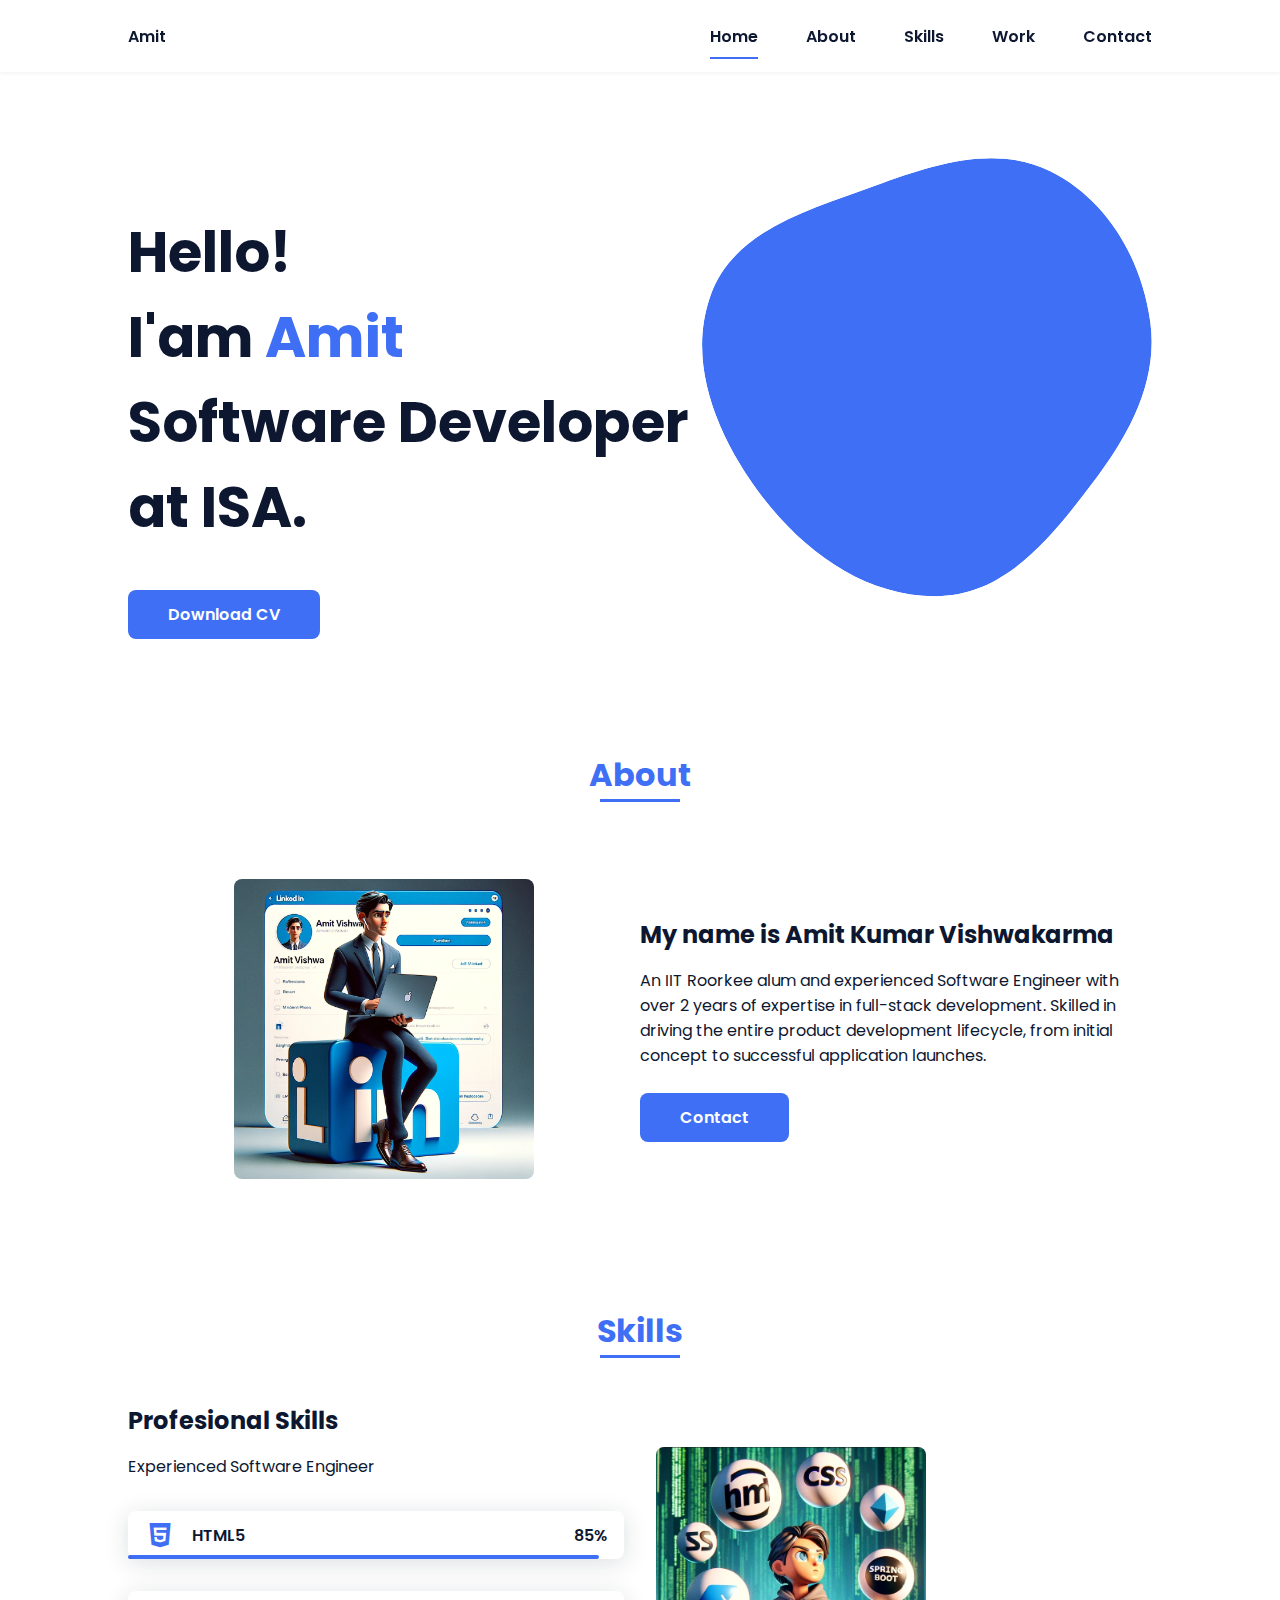
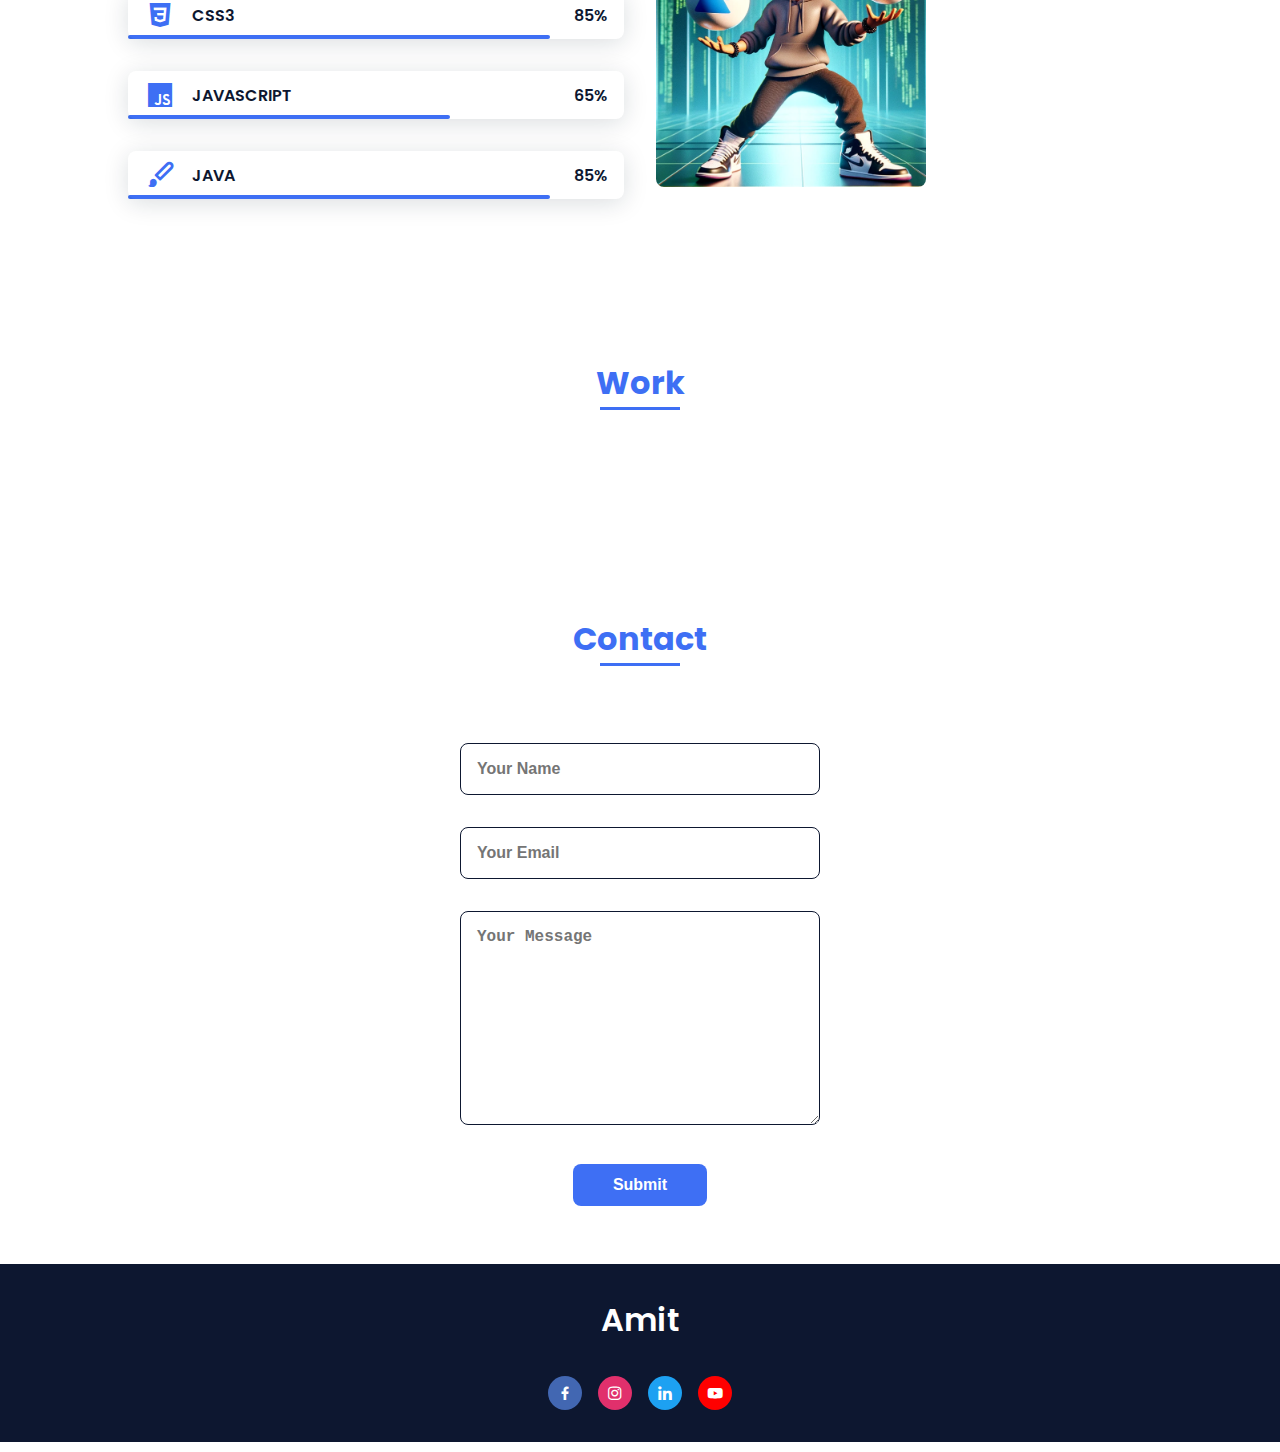
==== index.html @ d7c3fd40 "added images" ====
<!DOCTYPE html>
<html lang="en">
    <head>
        <meta charset="UTF-8">
        <meta name="viewport" content="width=device-width, initial-scale=1.0">

        <link rel="stylesheet" href="assets/css/styles.css">
        <link rel="icon" type="image/png" href="assets/img/logo1.jpeg">

        <!-- =====BOX ICONS===== -->
        <link href='https://cdn.jsdelivr.net/npm/boxicons@2.0.5/css/boxicons.min.css' rel='stylesheet'>

        <title>Portfolio</title>
        <!-- Open Graph Meta Tags -->
    <meta property="og:title" content="My Portfolio">
    <meta property="og:description" content="Portfolio made using HTML and CSS">
    <meta property="og:image" content="https://i.ibb.co/DrQmSFr/prefil.png">
    <meta property="og:url" content="https://amitvish.github.io/portfolio/">
    <meta property="og:type" content="website">

    <!-- Twitter Card Meta Tags -->
    <meta name="twitter:card" content="summary_large_image">
    <meta name="twitter:title" content="My Portfolio">
    <meta name="twitter:description" content="Portfolio made using HTML and CSS">
    <meta name="twitter:image" content ="https://i.ibb.co/DrQmSFr/prefil.png">
    <meta name="twitter:url" content="https://amitvish.github.io/portfolio/">
    </head>
    <body>
        <!--===== HEADER =====-->
        <header class="l-header">
            <nav class="nav bd-grid">
                <div>
                    <a href="https://linktr.ee/amitvishwa" class="nav__logo" target="_blank">Amit</a>
                </div>

                <div class="nav__menu" id="nav-menu">
                    <ul class="nav__list">
                        <li class="nav__item"><a href="#home" class="nav__link active">Home</a></li>
                        <li class="nav__item"><a href="#about" class="nav__link">About</a></li>
                        <li class="nav__item"><a href="#skills" class="nav__link">Skills</a></li>
                        <li class="nav__item"><a href="#work" class="nav__link">Work</a></li>
                        <li class="nav__item"><a href="#contact" class="nav__link">Contact</a></li>
                    </ul>
                </div>

                <div class="nav__toggle" id="nav-toggle">
                    <i class='bx bx-menu'></i>
                </div>
            </nav>
        </header>

        <main class="l-main">
            <!--===== HOME =====-->
            <section class="home bd-grid" id="home">
                <div class="home__data">
                    <br><br><h1 class="home__title">Hello!<br>I'am <span class="home__title-color">Amit</span><br>Software Developer <br>at ISA.</h1>
<!--                    <h2> Software Developer <br>at ISA.</h2><br>-->

                    <a href="resume/amit-resume.pdf" class="button" target="_blank">Download CV</a>
                </div>

                <!-- <div class="home__social">
                    <a href="https://www.linkedin.com/in/amit-vishwa/" class="home__social-icon"><i class='bx bxl-linkedin'></i></a>
                    <a href="https://github.com/amitvish" class="home__social-icon"><i class='bx bxl-github' ></i></a>
                </div> -->

                <div class="home__img">
                    <svg class="home__blob" viewBox="0 0 479 467" xmlns="http://www.w3.org/2000/svg" xmlns:xlink="http://www.w3.org/1999/xlink">
                        <mask id="mask0" mask-type="alpha">
                            <path d="M9.19024 145.964C34.0253 76.5814 114.865 54.7299 184.111 29.4823C245.804 6.98884 311.86 -14.9503 370.735 14.143C431.207 44.026 467.948 107.508 477.191 174.311C485.897 237.229 454.931 294.377 416.506 344.954C373.74 401.245 326.068 462.801 255.442 466.189C179.416 469.835 111.552 422.137 65.1576 361.805C17.4835 299.81 -17.1617 219.583 9.19024 145.964Z"/>
                        </mask>
                        <g mask="url(#mask0)">
                            <path d="M9.19024 145.964C34.0253 76.5814 114.865 54.7299 184.111 29.4823C245.804 6.98884 311.86 -14.9503 370.735 14.143C431.207 44.026 467.948 107.508 477.191 174.311C485.897 237.229 454.931 294.377 416.506 344.954C373.74 401.245 326.068 462.801 255.442 466.189C179.416 469.835 111.552 422.137 65.1576 361.805C17.4835 299.81 -17.1617 219.583 9.19024 145.964Z"/>
                            <image class="home__blob-img" x="65" y="105" href="assets/img/prefil.png"/>
                        </g>
                    </svg>
                </div>
            </section>

            <!--===== ABOUT =====-->
            <section class="about section " id="about">
                <h2 class="section-title">About</h2>

                <div class="about__container bd-grid">
                    <div class="about__img">
                        <a href="https://www.overleaf.com/project/657ca6465207b7134668ee69" target="_blank">
                            <img src="assets/img/myself.jpg" alt="Description">
                          </a>
                          
                    </div>
                    
                    <div>
                        <h2 class="about__subtitle">My name is Amit Kumar Vishwakarma</h2>
                        <p class="about__text">An IIT Roorkee alum and experienced Software Engineer with over 2 years of expertise in full-stack development. Skilled in driving the entire product development lifecycle, from initial concept to successful application launches.</p><br>
                        <a href="mailto:akviitian@gmail.com" class="button" target="_blank">Contact</a>          
                    </div>                                   
                </div>
            </section>

            <!--===== SKILLS =====-->
            <section class="skills section" id="skills">
                <h2 class="section-title">Skills</h2>

                <div class="skills__container bd-grid">          
                    <div>
                        <h2 class="skills__subtitle">Profesional Skills</h2>
                        <p class="skills__text">Experienced Software Engineer
                        </p>
                        <div class="skills__data">
                            <div class="skills__names">
                                <i class='bx bxl-html5 skills__icon'></i>
                                <span class="skills__name">HTML5</span>
                            </div>
                            <div class="skills__bar skills__html">

                            </div>
                            <div>
                                <span class="skills__percentage">85%</span>
                            </div>
                        </div>
                        <div class="skills__data">
                            <div class="skills__names">
                                <i class='bx bxl-css3 skills__icon'></i>
                                <span class="skills__name">CSS3</span>
                            </div>
                            <div class="skills__bar skills__css">
                                
                            </div>
                            <div>
                                <span class="skills__percentage">85%</span>
                            </div>
                        </div>
                        <div class="skills__data">
                            <div class="skills__names">
                                <i class='bx bxl-javascript skills__icon' ></i>
                                <span class="skills__name">JAVASCRIPT</span>
                            </div>
                            <div class="skills__bar skills__js">
                                
                            </div>
                            <div>
                                <span class="skills__percentage">65%</span>
                            </div>
                        </div>
                        <div class="skills__data">
                            <div class="skills__names">
                                <i class='bx bxs-paint skills__icon'></i>
                                <span class="skills__name">JAVA</span>
                            </div>
                            <div class="skills__bar skills__ux">
                                
                            </div>
                            <div>
                                <span class="skills__percentage">85%</span>
                            </div>
                        </div>
                    </div>
                    
                    <div>
                        <a href="https://docs.google.com/spreadsheets/d/1Z37tI2qixei9EPE-f6udIBW3Q7qbXQt_qYSR2cJ_y84/edit?pli=1#gid=0" target="_blank">
                            <img src="assets/img/myself2.jpg" alt="" class="skills__img">
                        </a>              
                    </div>
                </div>
            </section> 

            <!--===== WORK =====-->
            <section class="work section" id="work">
                <h2 class="section-title">Work</h2>

                <div class="work__container bd-grid">
                    <div>
                        <a href="https://amitvish.github.io/ProfileCard/" class="work__img" target="_blank">
                            <img src="assets/img/work10.jpg" alt="">
                            <div class="layer">
                                <h3>Profile Card</h3>
                                <p>This is my profile card, made using html and css.</p>
                            </div>
                        </a>
                        <a href="https://amitvish.github.io/WeatherApp/" class="work__img" target="_blank">
                            <img src="assets/img/work8.jpg" alt="">
                            <div class="layer">
                                <h3>Weather App</h3>
                                <p>This is a weather app, made using html, css and javascript.</p>
                            </div>
                        </a>
                        <a href="https://amitvish.github.io/QrCodeGenerator/" class="work__img" target="_blank">
                            <img src="assets/img/work12.jpg" alt="">
                            <div class="layer">
                                <h3>QR Code Generator</h3>
                                <p>This is a qr code generator app, made using html, css and javascript.</p>
                            </div>
                        </a>
                    </div>
                    <div>
                        <a href="https://amitvish.github.io/To-Do-List/" class="work__img" target="_blank">
                            <img src="assets/img/work11.jpg" alt="">
                            <div class="layer">
                                <h3>TO Do List</h3>
                                <p>This is a TO Do List app, made using html, css and javascript.</p>
                            </div>
                        </a>
                        <a href="https://amitvish.github.io/Notes-App/" class="work__img" target="_blank">
                            <img src="assets/img/work9.jpg" alt="">
                            <div class="layer">
                                <h3>Notes-App</h3>
                                <p>This is a notes taking app, made using html, css and javascript.</p>
                            </div>
                        </a>
                        <a href="" class="work__img">
                            <img src="assets/img/work13.jpg" alt="">
                        </a>
                    </div>
                    <div>
                        <a href="https://amitvish.github.io/Flappy-Bird/" class="work__img" target="_blank">
                            <img src="assets/img/FlappyBird.jpg" alt="">
                            <div class="layer">
                                <h3>Flappy Bird</h3>
                                <p>This is a flappy bird game made using chatgpt.</p>
                            </div>
                        </a>
                        <a href="https://amitvish.github.io/Ping-Pong-Game/" class="work__img" target="_blank">
                            <img src="assets/img/PingPong.jpg" alt="">
                            <div class="layer">
                                <h3>Ping-Pong</h3>
                                <p>This is a Ping-Pong game made using chatgpt.</p>
                            </div>
                        </a>
                        <a href="https://amitvish.github.io/Tic-Tac-Toe/" class="work__img" target="_blank">
                            <img src="assets/img/Tic-Tac-Toe.jpg" alt="">
                            <div class="layer">
                                <h3>Tic-Tac-Toe</h3>
                                <p>This is a Tic-Tac-Toe game made using chatgpt.</p>
                            </div>
                        </a>
                    </div>
                </div>
            </section>

            <!--===== CONTACT =====-->
            <section class="contact section" id="contact">
                <h2 class="section-title">Contact</h2>

                <div class="contact__container bd-grid">
                    <form name="submit-to-google-sheet" action="" class="contact__form">
                        <input type="text" name="Name" placeholder="Your Name" class="contact__input" required>
                        <input type="email" name="Email" placeholder="Your Email" class="contact__input" required>
                        <textarea name="Message" id="" cols="0" rows="10" placeholder="Your Message" class="contact__input"></textarea>
                        <!-- <input type="button" value="Contact" class="contact__button button"> -->
                        <button type="submit" class="contact__button button">Submit</button>
                    </form>
                    <span id="msg"></span>
                </div>
            </section>
        </main>

        <!--===== FOOTER =====-->
        <footer class="footer">
            <p class="footer__title">Amit</p>
            <div class="footer__social">
                <a href="https://www.facebook.com/amit.vishwakarma.710667" style="background: #4267b2;" class="link" target="_blank">
                    <i class='bx bxl-facebook'></i>
                </a>
                <a href="https://www.instagram.com/amitvishwak0591/" style="background: #e1306c;" class="link" target="_blank">
                    <i class='bx bxl-instagram' ></i>
                </a>
                <a href="https://www.linkedin.com/in/amit-vishwa/" style="background: #1da1f2;" class="link" target="_blank">
                    <i class='bx bxl-linkedin' ></i>
                </a>
                <a href="https://www.youtube.com/channel/UCvlQBtxG0fvORz1YBnlgMrw" style="background: #ff0000;" class="link" target="_blank">
                    <i class='bx bxl-youtube' ></i>
                </a>
            </div>
        </footer>


        <!--===== SCROLL REVEAL =====-->
        <script src="https://unpkg.com/scrollreveal"></script>

        <!--===== MAIN JS =====-->
        <script src="assets/js/main.js"></script>
        <!-- <script>
            const scriptURL = 'https://script.google.com/macros/s/AKfycbyB-1is_vCJLzIjKYnRGN1Wh8AkZS6eX4va1ulM4CLe7CPcTkFCPufrv97EhLJBkk9-xw/exec'
            const form = document.forms['submit-to-google-sheet']
            const msg = document.getElementById("msg");
          
            form.addEventListener('submit', e => {
              e.preventDefault()
              fetch(scriptURL, { method: 'POST', body: new FormData(form)})
                .then(response => {
                    msg.innerHTML = "Message Sent Successfully"
                    setTimeout(function(){
                        msg.innerHTML = ""
                    },5000)
                    form.reset()
                })
                .catch(error => console.error('Error!', error.message))
            })
          </script> -->
    </body>
</html>
---- assets/css/styles.css ----
/*===== GOOGLE FONTS =====*/
@import url("https://fonts.googleapis.com/css2?family=Poppins:wght@400;600;700&display=swap");
/*===== VARIABLES CSS =====*/
:root {
  --header-height: 3rem;
  --font-semi: 600;
  /*===== Colores =====*/
  /*Purple 260 - Red 355 - Blue 224 - Pink 340*/
  /* HSL color mode */
  --hue-color: 224;
  --first-color: hsl(var(--hue-color), 89%, 60%);
  --second-color: hsl(var(--hue-color), 56%, 12%);
  /*===== Fuente y tipografia =====*/
  --body-font: 'Poppins', sans-serif;
  --big-font-size: 2rem;
  --h2-font-size: 1.25rem;
  --normal-font-size: .938rem;
  --smaller-font-size: .75rem;
  /*===== Margenes =====*/
  --mb-2: 1rem;
  --mb-4: 2rem;
  --mb-5: 2.5rem;
  --mb-6: 3rem;
  /*===== z index =====*/
  --z-back: -10;
  --z-fixed: 100;
}

@media screen and (min-width: 968px) {
  :root {
    --big-font-size: 3.5rem;
    --h2-font-size: 2rem;
    --normal-font-size: 1rem;
    --smaller-font-size: .875rem;
  }
}

/*===== BASE =====*/
*, ::before, ::after {
  box-sizing: border-box;
}

html {
  scroll-behavior: smooth;
}

body {
  margin: var(--header-height) 0 0 0;
  font-family: var(--body-font);
  font-size: var(--normal-font-size);
  color: var(--second-color);
}

h1, h2, p {
  margin: 0;
}

ul {
  margin: 0;
  padding: 0;
  list-style: none;
}

a {
  text-decoration: none;
}

img {
  max-width: 100%;
  height: auto;
  display: block;
}

/*===== CLASS CSS ===== */
.section-title {
  position: relative;
  font-size: var(--h2-font-size);
  color: var(--first-color);
  margin-top: var(--mb-2);
  margin-bottom: var(--mb-4);
  text-align: center;
}

.section-title::after {
  position: absolute;
  content: '';
  width: 64px;
  height: 0.18rem;
  left: 0;
  right: 0;
  margin: auto;
  top: 2rem;
  background-color: var(--first-color);
}

.section {
  padding-top: 3rem;
  padding-bottom: 2rem;
}

/*===== LAYOUT =====*/
.bd-grid {
  max-width: 1024px;
  display: grid;
  margin-left: var(--mb-2);
  margin-right: var(--mb-2);
}

.l-header {
  width: 100%;
  position: fixed;
  top: 0;
  left: 0;
  z-index: var(--z-fixed);
  background-color: #fff;
  box-shadow: 0 1px 4px rgba(146, 161, 176, 0.15);
}

/*===== NAV =====*/
.nav {
  height: var(--header-height);
  display: flex;
  justify-content: space-between;
  align-items: center;
  font-weight: var(--font-semi);
}

@media screen and (max-width: 767px) {
  .nav__menu {
    position: fixed;
    top: var(--header-height);
    right: -100%;
    width: 80%;
    height: 100%;
    padding: 2rem;
    background-color: var(--second-color);
    transition: .5s;
  }
}

.nav__item {
  margin-bottom: var(--mb-4);
}

.nav__link {
  position: relative;
  color: #fff;
}

.nav__link:hover {
  position: relative;
}

.nav__link:hover::after {
  position: absolute;
  content: '';
  width: 100%;
  height: 0.18rem;
  left: 0;
  top: 2rem;
  background-color: var(--first-color);
}

.nav__logo {
  color: var(--second-color);
}

.nav__toggle {
  color: var(--second-color);
  font-size: 1.5rem;
  cursor: pointer;
}

/*Active menu*/
.active::after {
  position: absolute;
  content: '';
  width: 100%;
  height: 0.18rem;
  left: 0;
  top: 2rem;
  background-color: var(--first-color);
}

/*=== Show menu ===*/
.show {
  right: 0;
}

/*===== HOME =====*/
.home {
  position: relative;
  row-gap: 5rem;
  padding: 4rem 0 5rem;
}

.home__data {
  align-self: center;
}

.home__title {
  font-size: var(--big-font-size);
  margin-bottom: var(--mb-5);
}

.home__title-color {
  color: var(--first-color);
}

.home__social {
  display: flex;
  flex-direction: column;
}

.home__social-icon {
  width: max-content;
  margin-bottom: var(--mb-2);
  font-size: 1.5rem;
  color: var(--second-color);
}

.home__social-icon:hover {
  color: var(--first-color);
}

.home__img {
  position: absolute;
  right: 0;
  bottom: 0;
  width: 260px;
}

.home__blob {
  fill: var(--first-color);
}

.home__blob-img {
  width: 360px;
}

/*BUTTONS*/
.button {
  display: inline-block;
  background-color: var(--first-color);
  color: #fff;
  padding: .75rem 2.5rem;
  font-weight: var(--font-semi);
  border-radius: .5rem;
  transition: .3s;
}

.button:hover {
  box-shadow: 0px 10px 36px rgba(0, 0, 0, 0.15);
}

/* ===== ABOUT =====*/
.about__container {
  row-gap: 2rem;
  text-align: center;
}

.about__subtitle {
  margin-bottom: var(--mb-2);
}

.about__img {
  justify-self: center;
}

.about__img img {
  width: 200px;
  border-radius: .5rem;
}

/* ===== SKILLS =====*/
.skills__container {
  row-gap: 2rem;
  text-align: center;
}

.skills__subtitle {
  margin-bottom: var(--mb-2);
}

.skills__text {
  margin-bottom: var(--mb-4);
}

.skills__data {
  display: flex;
  justify-content: space-between;
  align-items: center;
  position: relative;
  font-weight: var(--font-semi);
  padding: .5rem 1rem;
  margin-bottom: var(--mb-4);
  border-radius: .5rem;
  box-shadow: 0px 4px 25px rgba(14, 36, 49, 0.15);
}

.skills__icon {
  font-size: 2rem;
  margin-right: var(--mb-2);
  color: var(--first-color);
}

.skills__names {
  display: flex;
  align-items: center;
}

.skills__bar {
  position: absolute;
  left: 0;
  bottom: 0;
  background-color: var(--first-color);
  height: .25rem;
  border-radius: .5rem;
  z-index: var(--z-back);
}

.skills__html {
  width: 95%;
}

.skills__css {
  width: 85%;
}

.skills__js {
  width: 65%;
}

.skills__ux {
  width: 85%;
}

.skills__img {
  border-radius: .5rem;
  width: 270px;
}

/* ===== WORK =====*/
.work__container {
  row-gap: 2rem;
}

.work__img {
  box-shadow: 0px 4px 25px rgba(14, 36, 49, 0.15);
  border-radius: .5rem;
  overflow: hidden;
  width: 270px;
}

.work__img img {
  transition: 2s;
}

.work__img:hover img{
  transform: scale(1.5);
}

.layer{
  width: 100%;
  height: 0;
  background: linear-gradient(rgba(0,0,0.6,0), #3a3aeb);
  border-radius: 10px;
  position: absolute;
  left: 0;
  bottom: 0;
  overflow: hidden;
  display: flex;
  align-items: center;
  justify-content: center;
  flex-direction: column;
  padding: 0, 40px;
  text-align: center;
  font-size: 14px;
  color: #fff;
  transition: height 1s;
}

.layer h3{
  font-weight: 800;
  margin-bottom: 20px;
}

.work__img:hover .layer{
  height: 100%;
}

/* ===== CONTACT =====*/
.contact__input {
  width: 100%;
  font-size: var(--normal-font-size);
  font-weight: var(--font-semi);
  padding: 1rem;
  border-radius: .5rem;
  border: 1.5px solid var(--second-color);
  outline: none;
  margin-bottom: var(--mb-4);
}

.contact__button {
  display: block;
  border: none;
  outline: none;
  font-size: var(--normal-font-size);
  cursor: pointer;
  margin: auto;
}

.contact__button:active{
  transform: scale(0.92);
}

#msg{
  color: #61b752;
  margin-top: 10px;
  display: block;
}

/* ===== FOOTER =====*/
.footer {
  background-color: var(--second-color);
  color: #fff;
  text-align: center;
  font-weight: var(--font-semi);
  padding: 2rem 0;
}

.footer__title {
  font-size: 2rem;
  margin-bottom: var(--mb-4);
}

.footer .footer__social{
  display: flex;
  justify-content: center;
  align-items: center;
  margin-top: 15px;
}

.footer__social .link{
  display: flex;
  align-items: center;
  justify-content: center;
  color: #fff;
  font-size: 18px;
  height: 34px;
  width: 34px;
  border-radius: 50%;
  margin: 0 8px;
  background-color: blue;
  text-decoration: none;
}

.footer__icon {
  font-size: 1.5rem;
  color: #fff;
  margin: 0 var(--mb-2);
}

.footer__copy {
  font-size: var(--smaller-font-size);
}

/* ===== MEDIA QUERIES=====*/
@media screen and (max-width: 320px) {
  .home {
    row-gap: 2rem;
  }
  .home__img {
    width: 200px;
  }
}

@media screen and (min-width: 576px) {
  .home {
    padding: 4rem 0 2rem;
  }
  .home__social {
    padding-top: 0;
    padding-bottom: 2.5rem;
    flex-direction: row;
    align-self: flex-end;
  }
  .home__social-icon {
    margin-bottom: 0;
    margin-right: var(--mb-4);
  }
  .home__img {
    width: 300px;
    bottom: 25%;
  }
  .about__container {
    grid-template-columns: repeat(2, 1fr);
    align-items: center;
    text-align: initial;
  }
  .skills__container {
    grid-template-columns: .7fr;
    justify-content: center;
    column-gap: 1rem;
  }
  .work__container {
    grid-template-columns: repeat(2, 1fr);
    column-gap: 2rem;
    padding-top: 2rem;
  }
  .contact__form {
    width: 360px;
    padding-top: 2rem;
  }
  .contact__container {
    justify-items: center;
  }
}

@media screen and (min-width: 768px) {
  body {
    margin: 0;
  }
  .section {
    padding-top: 4rem;
    padding-bottom: 3rem;
  }
  .section-title {
    margin-bottom: var(--mb-6);
  }
  .section-title::after {
    width: 80px;
    top: 3rem;
  }
  .nav {
    height: calc(var(--header-height) + 1.5rem);
  }
  .nav__list {
    display: flex;
    padding-top: 0;
  }
  .nav__item {
    margin-left: var(--mb-6);
    margin-bottom: 0;
  }
  .nav__toggle {
    display: none;
  }
  .nav__link {
    color: var(--second-color);
  }
  .home {
    padding: 8rem 0 2rem;
  }
  .home__img {
    width: 400px;
    bottom: 10%;
  }
  .about__container {
    padding-top: 2rem;
  }
  .about__img img {
    width: 300px;
  }
  .skills__container {
    grid-template-columns: repeat(2, 1fr);
    column-gap: 2rem;
    align-items: center;
    text-align: initial;
  }
  .work__container {
    grid-template-columns: repeat(3, 1fr);
    column-gap: 2rem;
  }
}

@media screen and (min-width: 992px) {
  .bd-grid {
    margin-left: auto;
    margin-right: auto;
  }
  .home {
    padding: 10rem 0 2rem;
  }
  .home__img {
    width: 450px;
  }
}
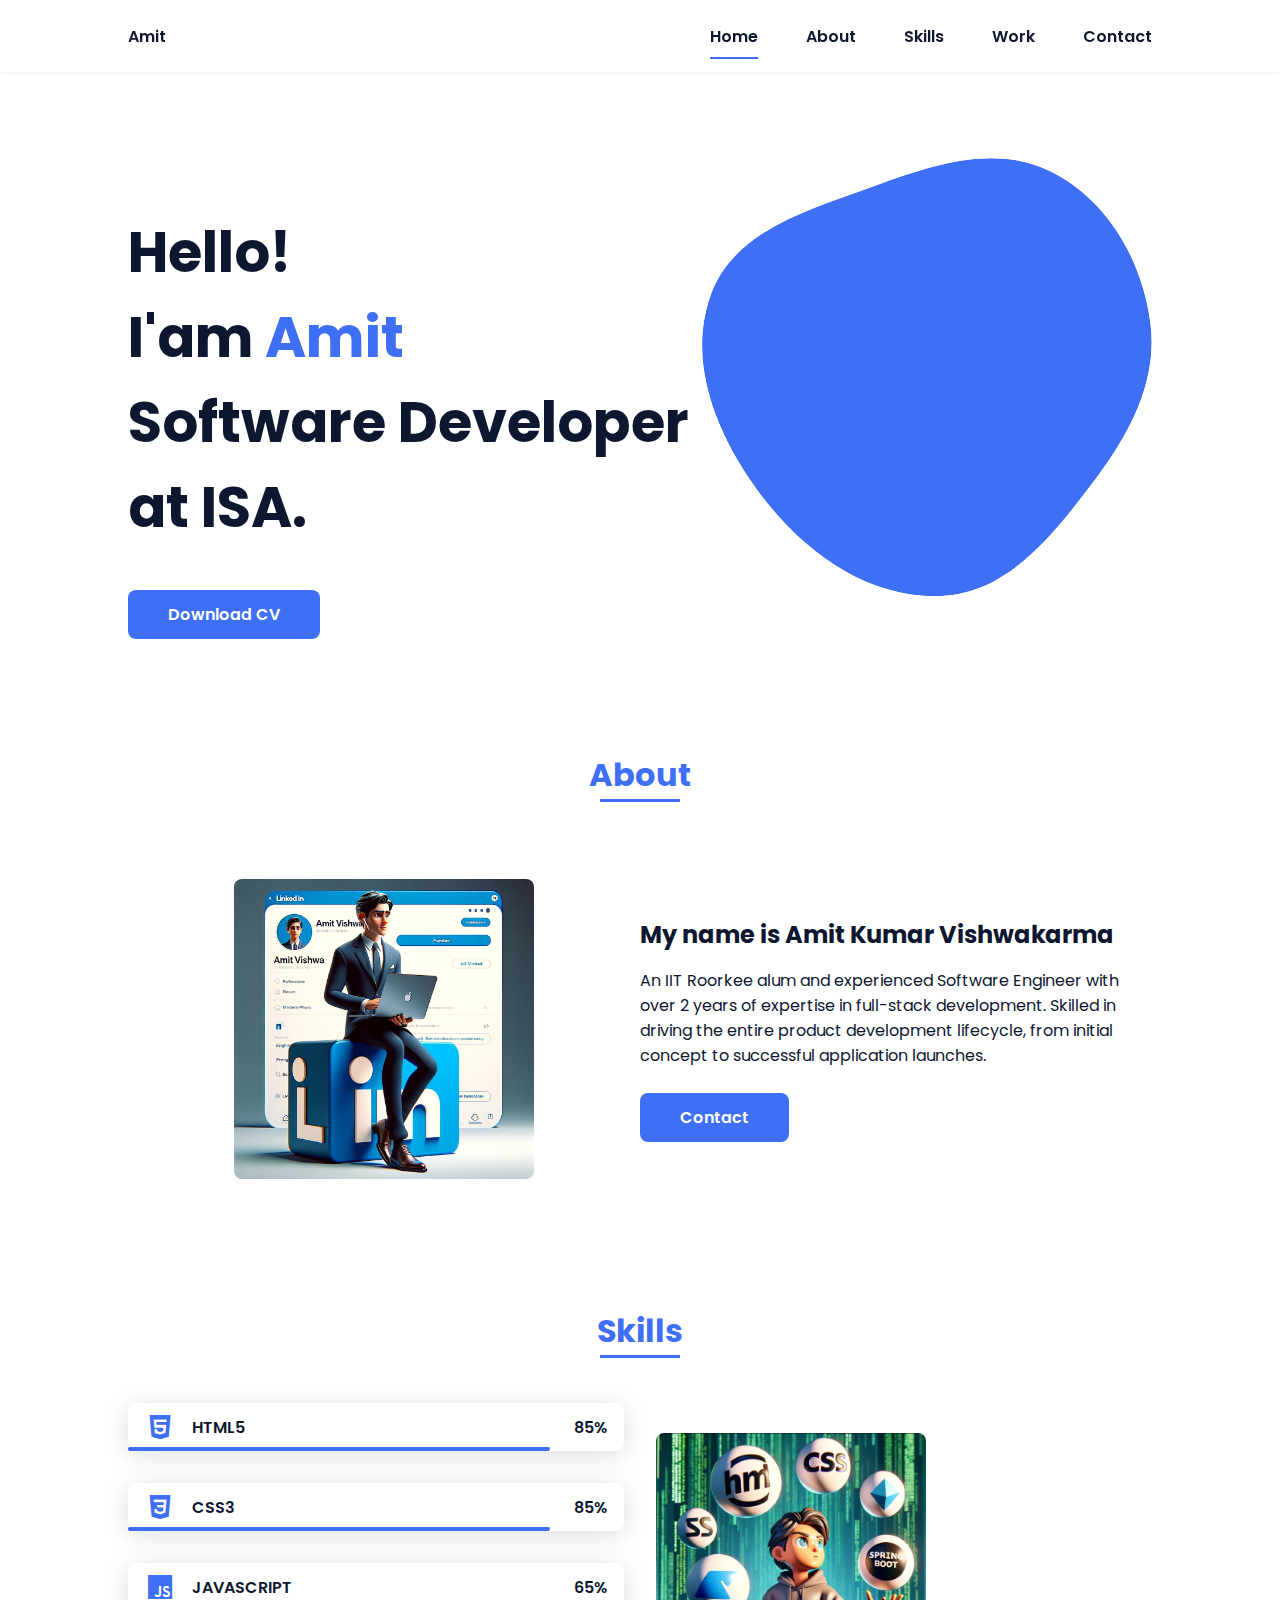
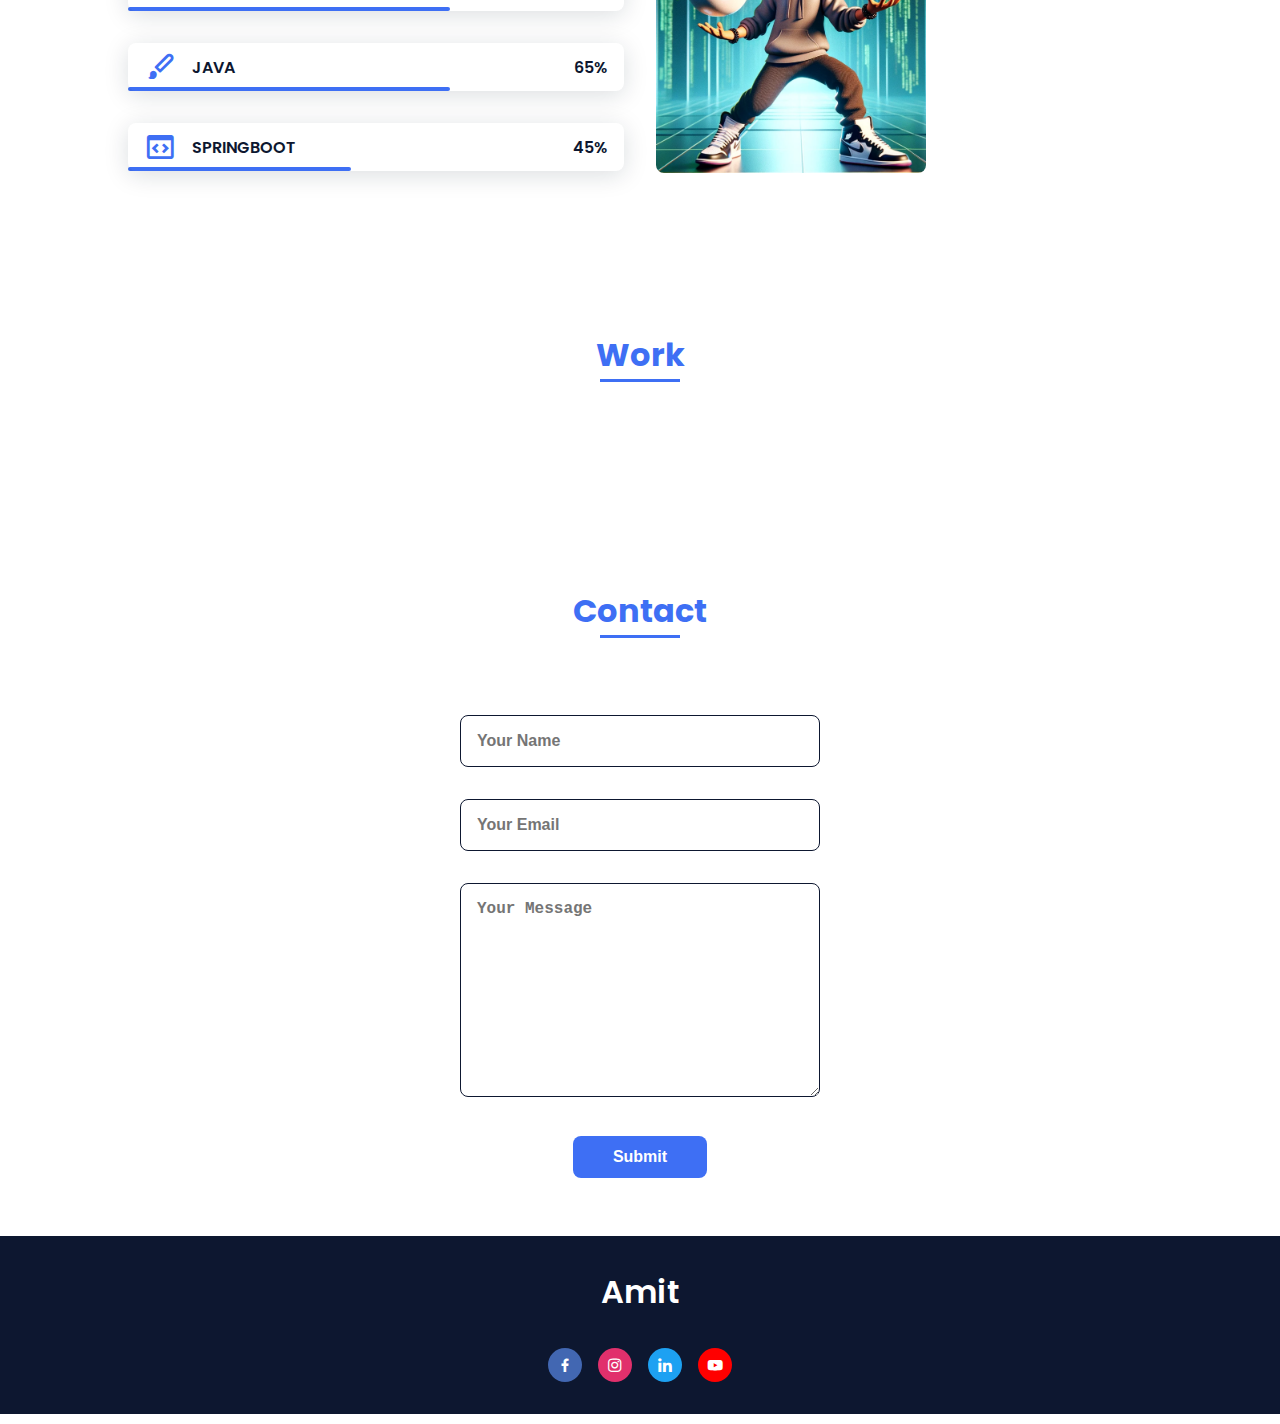
==== commit 53caf999: "added skils" ====
--- a/index.html
+++ b/index.html
@@ -103,9 +103,9 @@
 
                 <div class="skills__container bd-grid">          
                     <div>
-                        <h2 class="skills__subtitle">Profesional Skills</h2>
+                        <!-- <h2 class="skills__subtitle">Profesional Skills</h2>
                         <p class="skills__text">Experienced Software Engineer
-                        </p>
+                        </p> -->
                         <div class="skills__data">
                             <div class="skills__names">
                                 <i class='bx bxl-html5 skills__icon'></i>
@@ -147,11 +147,24 @@
                                 <i class='bx bxs-paint skills__icon'></i>
                                 <span class="skills__name">JAVA</span>
                             </div>
-                            <div class="skills__bar skills__ux">
+                            <div class="skills__bar skills__java">
                                 
                             </div>
                             <div>
-                                <span class="skills__percentage">85%</span>
+                                <span class="skills__percentage">65%</span>
+                            </div>
+                        </div>
+                        <div class="skills__data">
+                            <div class="skills__names">
+                                <!-- <i class='bx bxs-paint skills__icon'></i> -->
+                                <i class='bx bx-code-block skills__icon'></i> <!-- Example of a generic code icon -->
+                                <span class="skills__name">SPRINGBOOT</span>
+                            </div>
+                            <div class="skills__bar skills__sprinboot">
+                                
+                            </div>
+                            <div>
+                                <span class="skills__percentage">45%</span>
                             </div>
                         </div>
                     </div>
@@ -170,6 +183,29 @@
 
                 <div class="work__container bd-grid">
                     <div>
+                        <a href="https://amitvish.github.io/Flappy-Bird/" class="work__img" target="_blank">
+                            <img src="assets/img/FlappyBird.jpg" alt="">
+                            <div class="layer">
+                                <h3>Flappy Bird</h3>
+                                <p>This is a flappy bird game made using chatgpt.</p>
+                            </div>
+                        </a>
+                        <a href="https://amitvish.github.io/Ping-Pong-Game/" class="work__img" target="_blank">
+                            <img src="assets/img/PingPong.jpg" alt="">
+                            <div class="layer">
+                                <h3>Ping-Pong</h3>
+                                <p>This is a Ping-Pong game made using chatgpt.</p>
+                            </div>
+                        </a>
+                        <a href="https://amitvish.github.io/Tic-Tac-Toe/" class="work__img" target="_blank">
+                            <img src="assets/img/Tic-Tac-Toe.jpg" alt="">
+                            <div class="layer">
+                                <h3>Tic-Tac-Toe</h3>
+                                <p>This is a Tic-Tac-Toe game made using chatgpt.</p>
+                            </div>
+                        </a>
+                    </div>
+                    <div>
                         <a href="https://amitvish.github.io/ProfileCard/" class="work__img" target="_blank">
                             <img src="assets/img/work10.jpg" alt="">
                             <div class="layer">
@@ -209,29 +245,6 @@
                         </a>
                         <a href="" class="work__img">
                             <img src="assets/img/work13.jpg" alt="">
-                        </a>
-                    </div>
-                    <div>
-                        <a href="https://amitvish.github.io/Flappy-Bird/" class="work__img" target="_blank">
-                            <img src="assets/img/FlappyBird.jpg" alt="">
-                            <div class="layer">
-                                <h3>Flappy Bird</h3>
-                                <p>This is a flappy bird game made using chatgpt.</p>
-                            </div>
-                        </a>
-                        <a href="https://amitvish.github.io/Ping-Pong-Game/" class="work__img" target="_blank">
-                            <img src="assets/img/PingPong.jpg" alt="">
-                            <div class="layer">
-                                <h3>Ping-Pong</h3>
-                                <p>This is a Ping-Pong game made using chatgpt.</p>
-                            </div>
-                        </a>
-                        <a href="https://amitvish.github.io/Tic-Tac-Toe/" class="work__img" target="_blank">
-                            <img src="assets/img/Tic-Tac-Toe.jpg" alt="">
-                            <div class="layer">
-                                <h3>Tic-Tac-Toe</h3>
-                                <p>This is a Tic-Tac-Toe game made using chatgpt.</p>
-                            </div>
                         </a>
                     </div>
                 </div>
--- a/assets/css/styles.css
+++ b/assets/css/styles.css
@@ -320,7 +320,7 @@
 }
 
 .skills__html {
-  width: 95%;
+  width: 85%;
 }
 
 .skills__css {
@@ -331,8 +331,12 @@
   width: 65%;
 }
 
-.skills__ux {
-  width: 85%;
+.skills__java {
+  width: 65%;
+}
+
+.skills__sprinboot{
+  width: 45%;
 }
 
 .skills__img {
@@ -342,7 +346,19 @@
 
 /* ===== WORK =====*/
 .work__container {
-  row-gap: 2rem;
+  display: flex;
+  overflow-x: scroll;
+}
+
+.work__container div{
+  width: 100%;
+  display: grid;
+  grid-template-columns: auto auto auto;
+  flex: none;
+}
+
+.work__container::-webkit-scrollbar{
+  display: none;
 }
 
 .work__img {
@@ -353,11 +369,11 @@
 }
 
 .work__img img {
-  transition: 2s;
+  transition: 1s;
 }
 
 .work__img:hover img{
-  transform: scale(1.5);
+  transform: scale(1.1);
 }
 
 .layer{
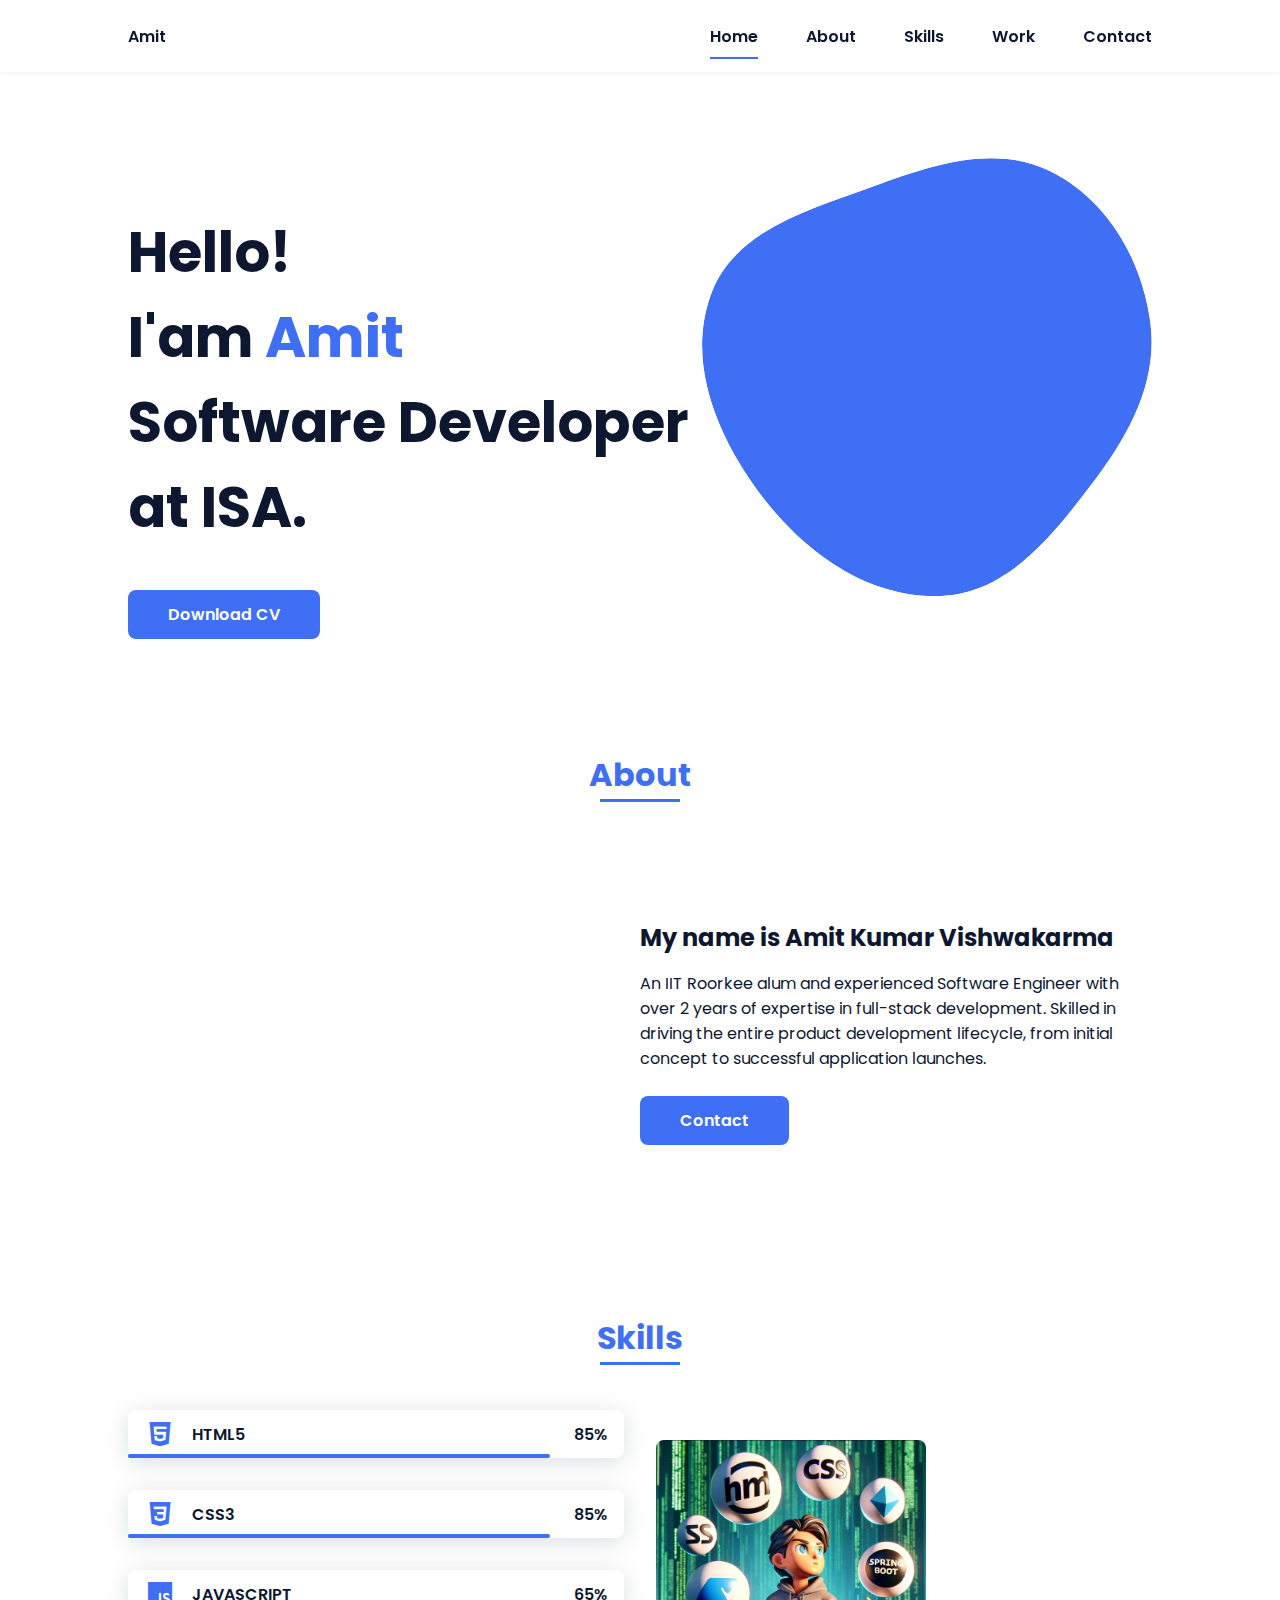
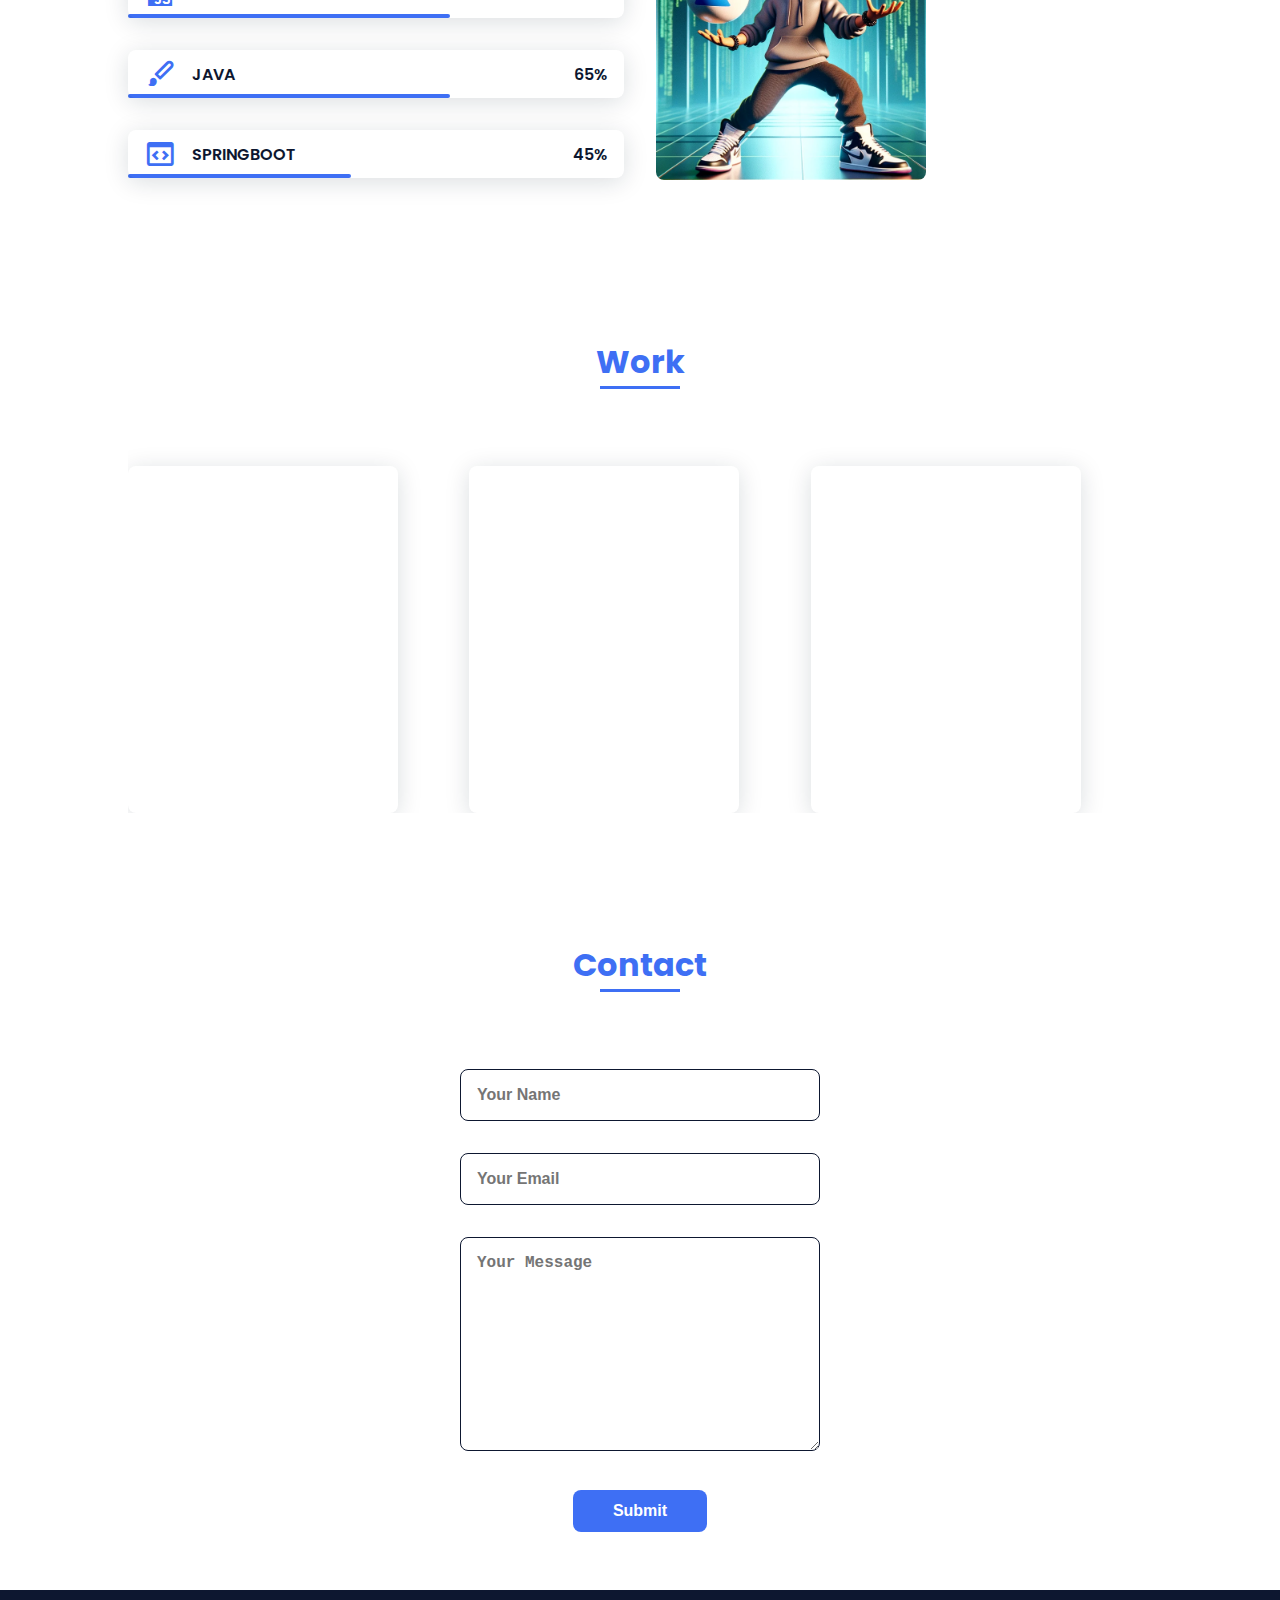
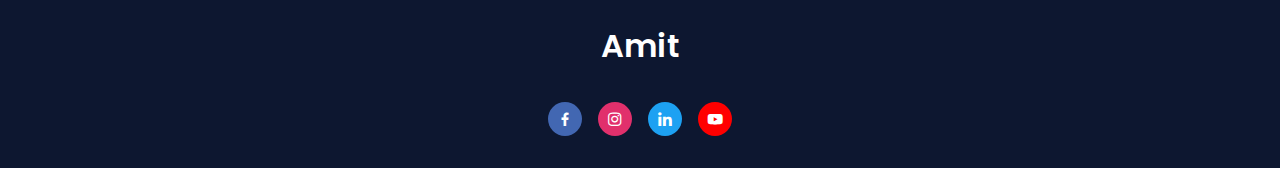
==== commit ab54b240: "added new game" ====
--- a/index.html
+++ b/index.html
@@ -84,10 +84,13 @@
                 <div class="about__container bd-grid">
                     <div class="about__img">
                         <a href="https://www.overleaf.com/project/657ca6465207b7134668ee69" target="_blank">
-                            <img src="assets/img/myself.jpg" alt="Description">
-                          </a>
-                          
-                    </div>
+                            <video width="400" height="300" autoplay loop muted>
+                                <source src="assets/img/amit-ironman.mp4" type="video/mp4">
+                                Your browser does not support the video tag.
+                            </video>
+                        </a>
+                    </div>
+                    
                     
                     <div>
                         <h2 class="about__subtitle">My name is Amit Kumar Vishwakarma</h2>
@@ -243,8 +246,35 @@
                                 <p>This is a notes taking app, made using html, css and javascript.</p>
                             </div>
                         </a>
-                        <a href="" class="work__img">
-                            <img src="assets/img/work13.jpg" alt="">
+                        <a href="https://github.com/amitvish/Snake-Game" class="work__img">
+                            <img src="assets/img/snake-game.jpg" alt="">
+                            <div class="layer">
+                                <h3>Snake game</h3>
+                                <p>This is a Snake game, made using html, css and javascript.</p>
+                            </div>
+                        </a>
+                    </div>
+                    <div>
+                        <a href="https://amitvish.github.io/Memory-Card-Game/" class="work__img" target="_blank">
+                            <img src="assets/img/memory-card.jpg" alt="">
+                            <div class="layer">
+                                <h3>Memory-Card-Game</h3>
+                                <p>This is a Memory-Card-Game, made using html, css and javascript.</p>
+                            </div>
+                        </a>
+                        <a href="https://amitvish.github.io/Pixel-Art-Generator/" class="work__img" target="_blank">
+                            <img src="assets/img/pixel-art.jpg" alt="">
+                            <div class="layer">
+                                <h3>Pixel-Art-Generator</h3>
+                                <p>This is a Pixel-Art-Generator, made using html, css and javascript.</p>
+                            </div>
+                        </a>
+                        <a href="https://amitvish.github.io/2048-Game/" class="work__img">
+                            <img src="assets/img/2048-game .jpg" alt="">
+                            <div class="layer">
+                                <h3>2048 game</h3>
+                                <p>This is a 2048 game, made using html, css and javascript.</p>
+                            </div>
                         </a>
                     </div>
                 </div>
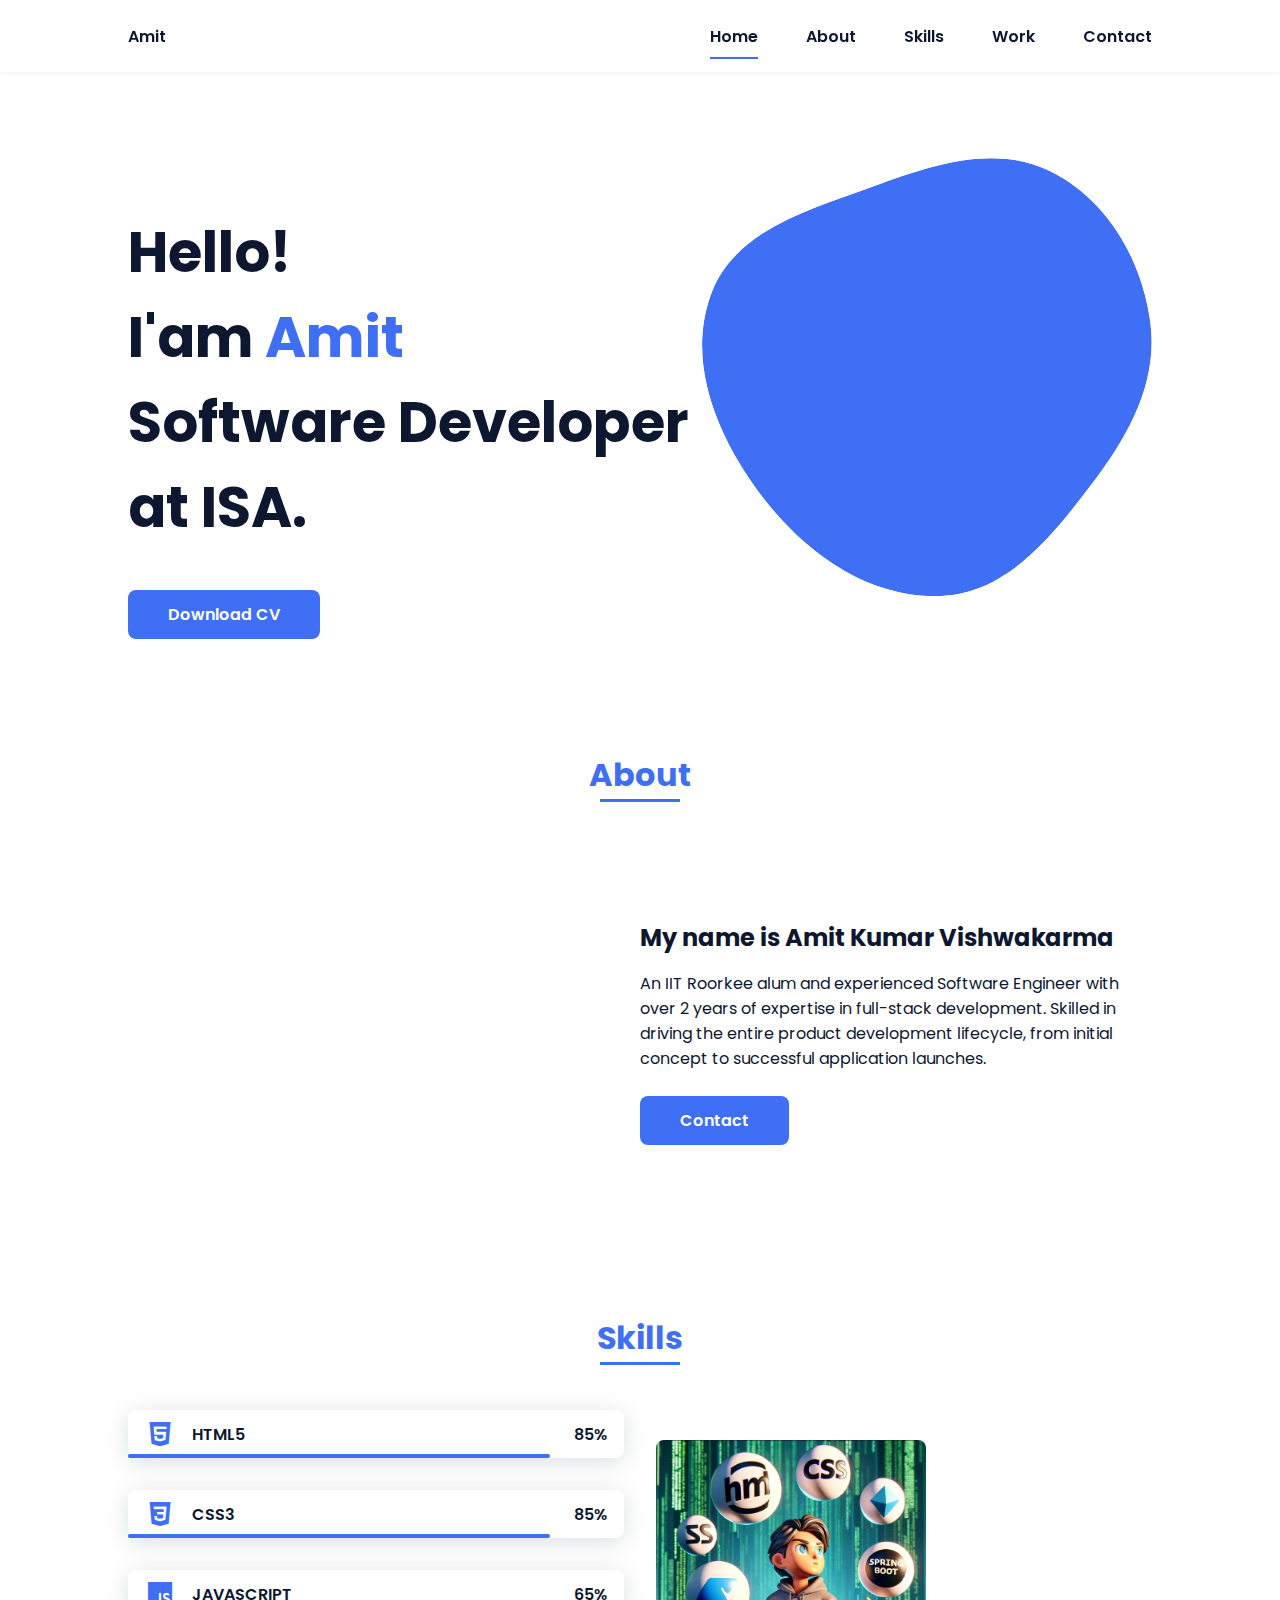
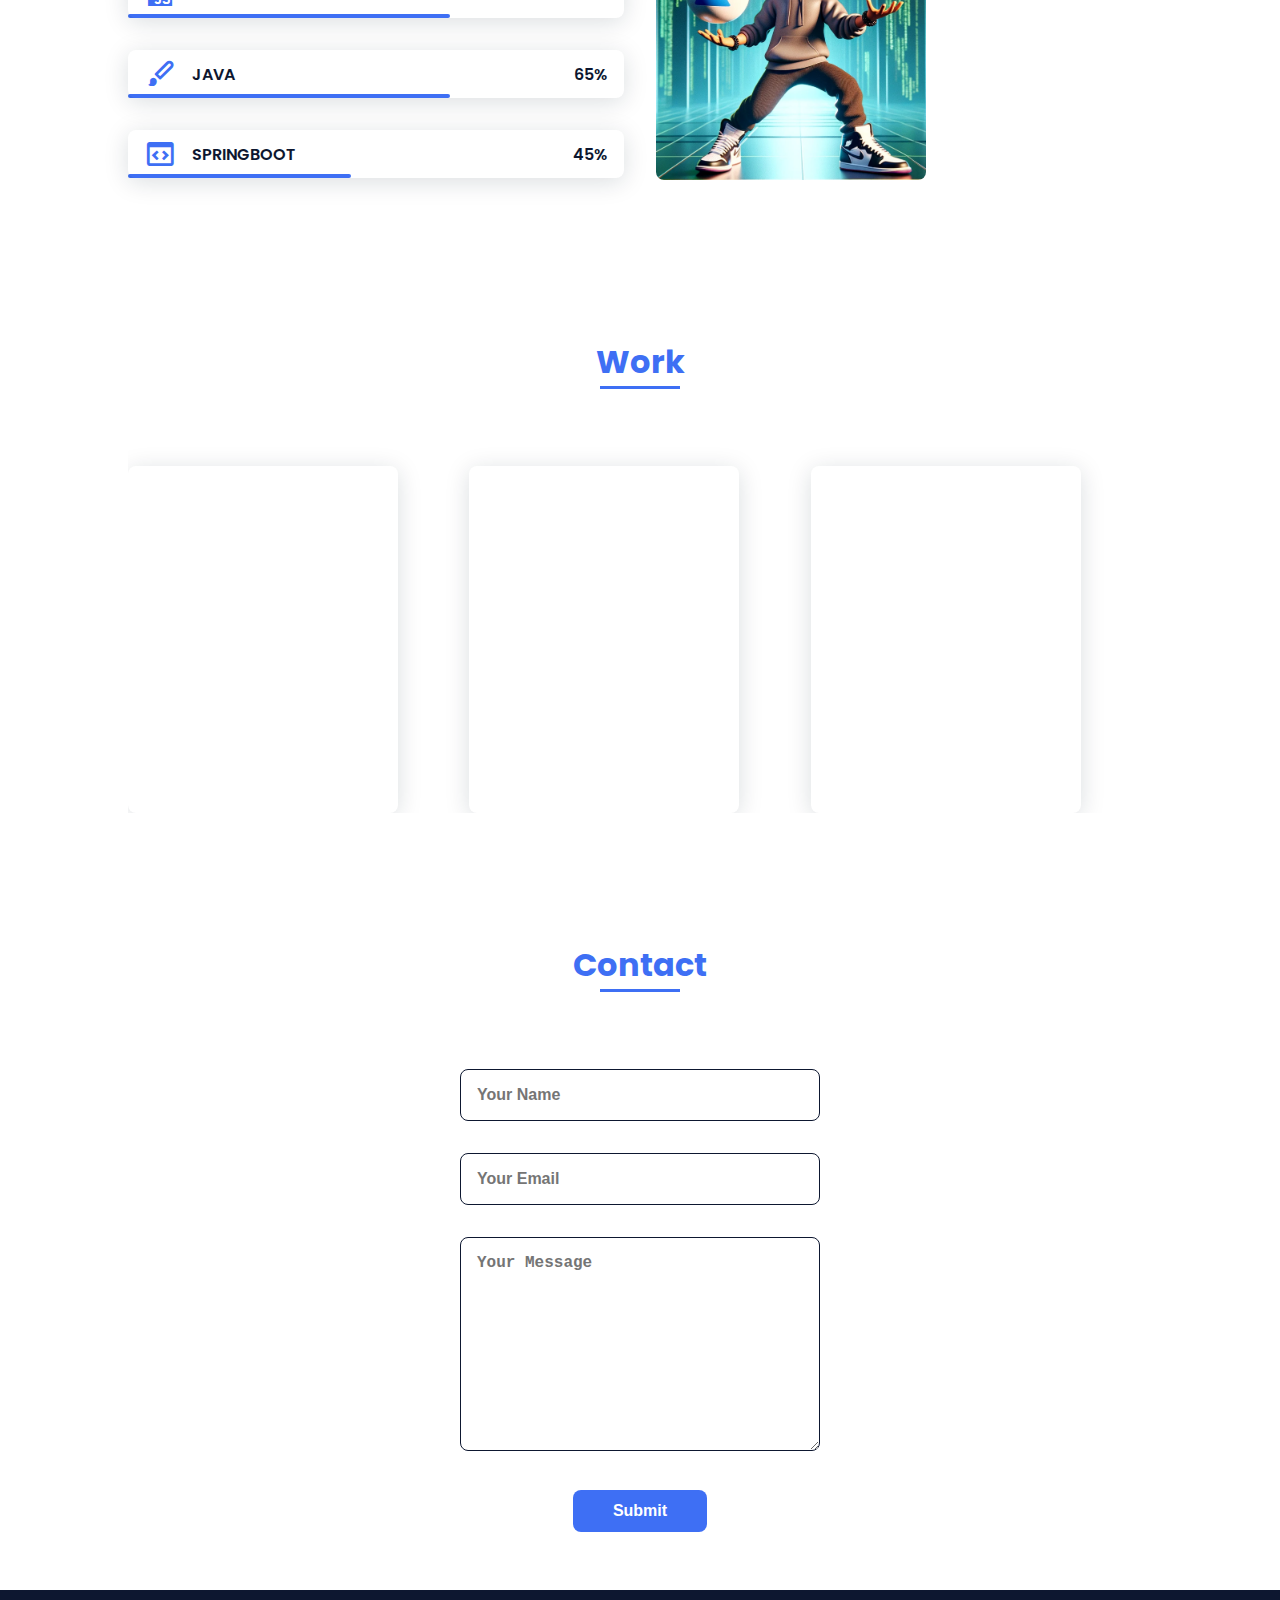
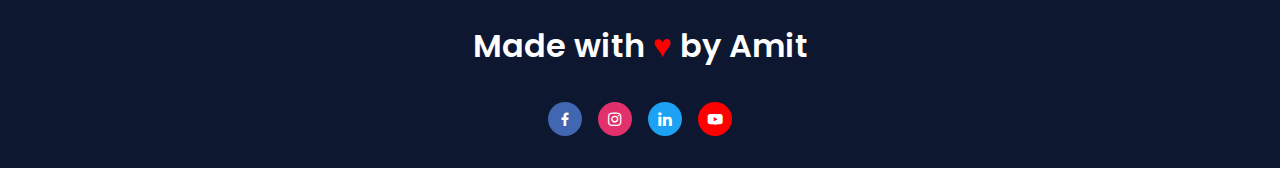
==== commit 8e694167: "remove overleaf link" ====
--- a/index.html
+++ b/index.html
@@ -30,7 +30,7 @@
         <header class="l-header">
             <nav class="nav bd-grid">
                 <div>
-                    <a href="https://linktr.ee/amitvishwa" class="nav__logo" target="_blank">Amit</a>
+                    <a href="https://amitvishwa.in/" class="nav__logo" target="_blank">Amit</a>
                 </div>
 
                 <div class="nav__menu" id="nav-menu">
@@ -54,15 +54,9 @@
             <section class="home bd-grid" id="home">
                 <div class="home__data">
                     <br><br><h1 class="home__title">Hello!<br>I'am <span class="home__title-color">Amit</span><br>Software Developer <br>at ISA.</h1>
-<!--                    <h2> Software Developer <br>at ISA.</h2><br>-->
 
                     <a href="resume/amit-resume.pdf" class="button" target="_blank">Download CV</a>
                 </div>
-
-                <!-- <div class="home__social">
-                    <a href="https://www.linkedin.com/in/amit-vishwa/" class="home__social-icon"><i class='bx bxl-linkedin'></i></a>
-                    <a href="https://github.com/amitvish" class="home__social-icon"><i class='bx bxl-github' ></i></a>
-                </div> -->
 
                 <div class="home__img">
                     <svg class="home__blob" viewBox="0 0 479 467" xmlns="http://www.w3.org/2000/svg" xmlns:xlink="http://www.w3.org/1999/xlink">
@@ -83,12 +77,10 @@
 
                 <div class="about__container bd-grid">
                     <div class="about__img">
-                        <a href="https://www.overleaf.com/project/657ca6465207b7134668ee69" target="_blank">
-                            <video width="400" height="300" autoplay loop muted>
-                                <source src="assets/img/amit-ironman.mp4" type="video/mp4">
-                                Your browser does not support the video tag.
-                            </video>
-                        </a>
+                        <video width="400" height="300" autoplay loop muted>
+                            <source src="assets/img/amit-ironman.mp4" type="video/mp4">
+                            Your browser does not support the video tag.
+                        </video>
                     </div>
                     
                     
@@ -189,22 +181,19 @@
                         <a href="https://amitvish.github.io/Flappy-Bird/" class="work__img" target="_blank">
                             <img src="assets/img/FlappyBird.jpg" alt="">
                             <div class="layer">
-                                <h3>Flappy Bird</h3>
-                                <p>This is a flappy bird game made using chatgpt.</p>
+                                <h2>Flappy Bird</h2>
                             </div>
                         </a>
                         <a href="https://amitvish.github.io/Ping-Pong-Game/" class="work__img" target="_blank">
                             <img src="assets/img/PingPong.jpg" alt="">
                             <div class="layer">
-                                <h3>Ping-Pong</h3>
-                                <p>This is a Ping-Pong game made using chatgpt.</p>
+                                <h2>Ping-Pong</h2>
                             </div>
                         </a>
                         <a href="https://amitvish.github.io/Tic-Tac-Toe/" class="work__img" target="_blank">
                             <img src="assets/img/Tic-Tac-Toe.jpg" alt="">
                             <div class="layer">
-                                <h3>Tic-Tac-Toe</h3>
-                                <p>This is a Tic-Tac-Toe game made using chatgpt.</p>
+                                <h2>Tic-Tac-Toe</h2>
                             </div>
                         </a>
                     </div>
@@ -212,22 +201,19 @@
                         <a href="https://amitvish.github.io/ProfileCard/" class="work__img" target="_blank">
                             <img src="assets/img/work10.jpg" alt="">
                             <div class="layer">
-                                <h3>Profile Card</h3>
-                                <p>This is my profile card, made using html and css.</p>
+                                <h2>Profile Card</h2>
                             </div>
                         </a>
                         <a href="https://amitvish.github.io/WeatherApp/" class="work__img" target="_blank">
                             <img src="assets/img/work8.jpg" alt="">
                             <div class="layer">
-                                <h3>Weather App</h3>
-                                <p>This is a weather app, made using html, css and javascript.</p>
+                                <h2>Weather App</h2>
                             </div>
                         </a>
                         <a href="https://amitvish.github.io/QrCodeGenerator/" class="work__img" target="_blank">
                             <img src="assets/img/work12.jpg" alt="">
                             <div class="layer">
-                                <h3>QR Code Generator</h3>
-                                <p>This is a qr code generator app, made using html, css and javascript.</p>
+                                <h2>QR Code Generator</h2>
                             </div>
                         </a>
                     </div>
@@ -235,22 +221,19 @@
                         <a href="https://amitvish.github.io/To-Do-List/" class="work__img" target="_blank">
                             <img src="assets/img/work11.jpg" alt="">
                             <div class="layer">
-                                <h3>TO Do List</h3>
-                                <p>This is a TO Do List app, made using html, css and javascript.</p>
+                                <h2>TO Do List</h2>
                             </div>
                         </a>
                         <a href="https://amitvish.github.io/Notes-App/" class="work__img" target="_blank">
                             <img src="assets/img/work9.jpg" alt="">
                             <div class="layer">
-                                <h3>Notes-App</h3>
-                                <p>This is a notes taking app, made using html, css and javascript.</p>
-                            </div>
-                        </a>
-                        <a href="https://github.com/amitvish/Snake-Game" class="work__img">
+                                <h2>Notes-App</h2>
+                            </div>
+                        </a>
+                        <a href="https://amitvish.github.io/Snake-Game/" class="work__img" target="_blank">
                             <img src="assets/img/snake-game.jpg" alt="">
                             <div class="layer">
-                                <h3>Snake game</h3>
-                                <p>This is a Snake game, made using html, css and javascript.</p>
+                                <h2>Snake game</h2>
                             </div>
                         </a>
                     </div>
@@ -258,22 +241,19 @@
                         <a href="https://amitvish.github.io/Memory-Card-Game/" class="work__img" target="_blank">
                             <img src="assets/img/memory-card.jpg" alt="">
                             <div class="layer">
-                                <h3>Memory-Card-Game</h3>
-                                <p>This is a Memory-Card-Game, made using html, css and javascript.</p>
+                                <h2>Memory-Card-Game</h2>
                             </div>
                         </a>
                         <a href="https://amitvish.github.io/Pixel-Art-Generator/" class="work__img" target="_blank">
                             <img src="assets/img/pixel-art.jpg" alt="">
                             <div class="layer">
-                                <h3>Pixel-Art-Generator</h3>
-                                <p>This is a Pixel-Art-Generator, made using html, css and javascript.</p>
-                            </div>
-                        </a>
-                        <a href="https://amitvish.github.io/2048-Game/" class="work__img">
+                                <h2>Pixel-Art-Generator</h2>
+                            </div>
+                        </a>
+                        <a href="https://amitvish.github.io/2048-Game/" class="work__img" target="_blank">
                             <img src="assets/img/2048-game .jpg" alt="">
                             <div class="layer">
-                                <h3>2048 game</h3>
-                                <p>This is a 2048 game, made using html, css and javascript.</p>
+                                <h2>2048 game</h2>
                             </div>
                         </a>
                     </div>
@@ -299,7 +279,7 @@
 
         <!--===== FOOTER =====-->
         <footer class="footer">
-            <p class="footer__title">Amit</p>
+            <p class="footer__title">  Made with <span class="heart">&hearts;</span> by Amit</p>
             <div class="footer__social">
                 <a href="https://www.facebook.com/amit.vishwakarma.710667" style="background: #4267b2;" class="link" target="_blank">
                     <i class='bx bxl-facebook'></i>
@@ -322,23 +302,5 @@
 
         <!--===== MAIN JS =====-->
         <script src="assets/js/main.js"></script>
-        <!-- <script>
-            const scriptURL = 'https://script.google.com/macros/s/AKfycbyB-1is_vCJLzIjKYnRGN1Wh8AkZS6eX4va1ulM4CLe7CPcTkFCPufrv97EhLJBkk9-xw/exec'
-            const form = document.forms['submit-to-google-sheet']
-            const msg = document.getElementById("msg");
-          
-            form.addEventListener('submit', e => {
-              e.preventDefault()
-              fetch(scriptURL, { method: 'POST', body: new FormData(form)})
-                .then(response => {
-                    msg.innerHTML = "Message Sent Successfully"
-                    setTimeout(function(){
-                        msg.innerHTML = ""
-                    },5000)
-                    form.reset()
-                })
-                .catch(error => console.error('Error!', error.message))
-            })
-          </script> -->
     </body>
 </html>
--- a/assets/css/styles.css
+++ b/assets/css/styles.css
@@ -481,6 +481,10 @@
   font-size: var(--smaller-font-size);
 }
 
+.heart {
+  color: red;
+}
+
 /* ===== MEDIA QUERIES=====*/
 @media screen and (max-width: 320px) {
   .home {
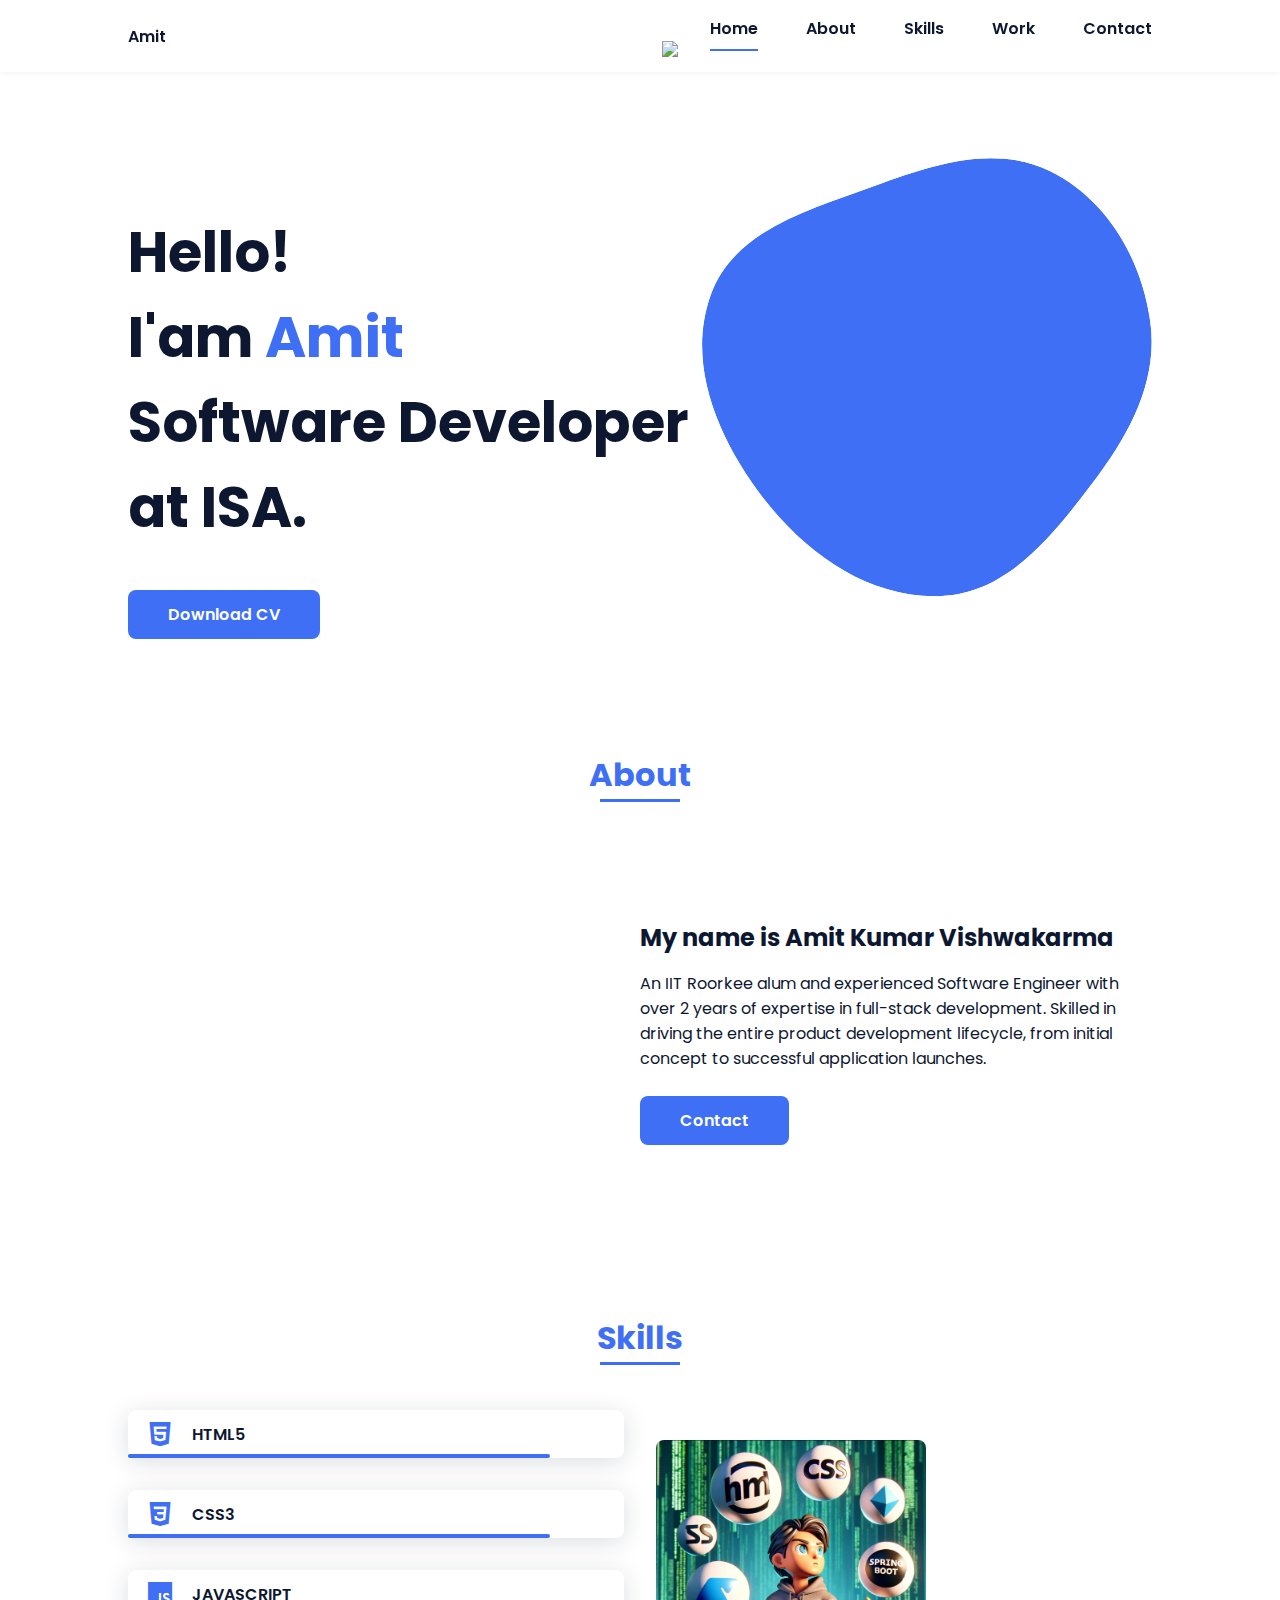
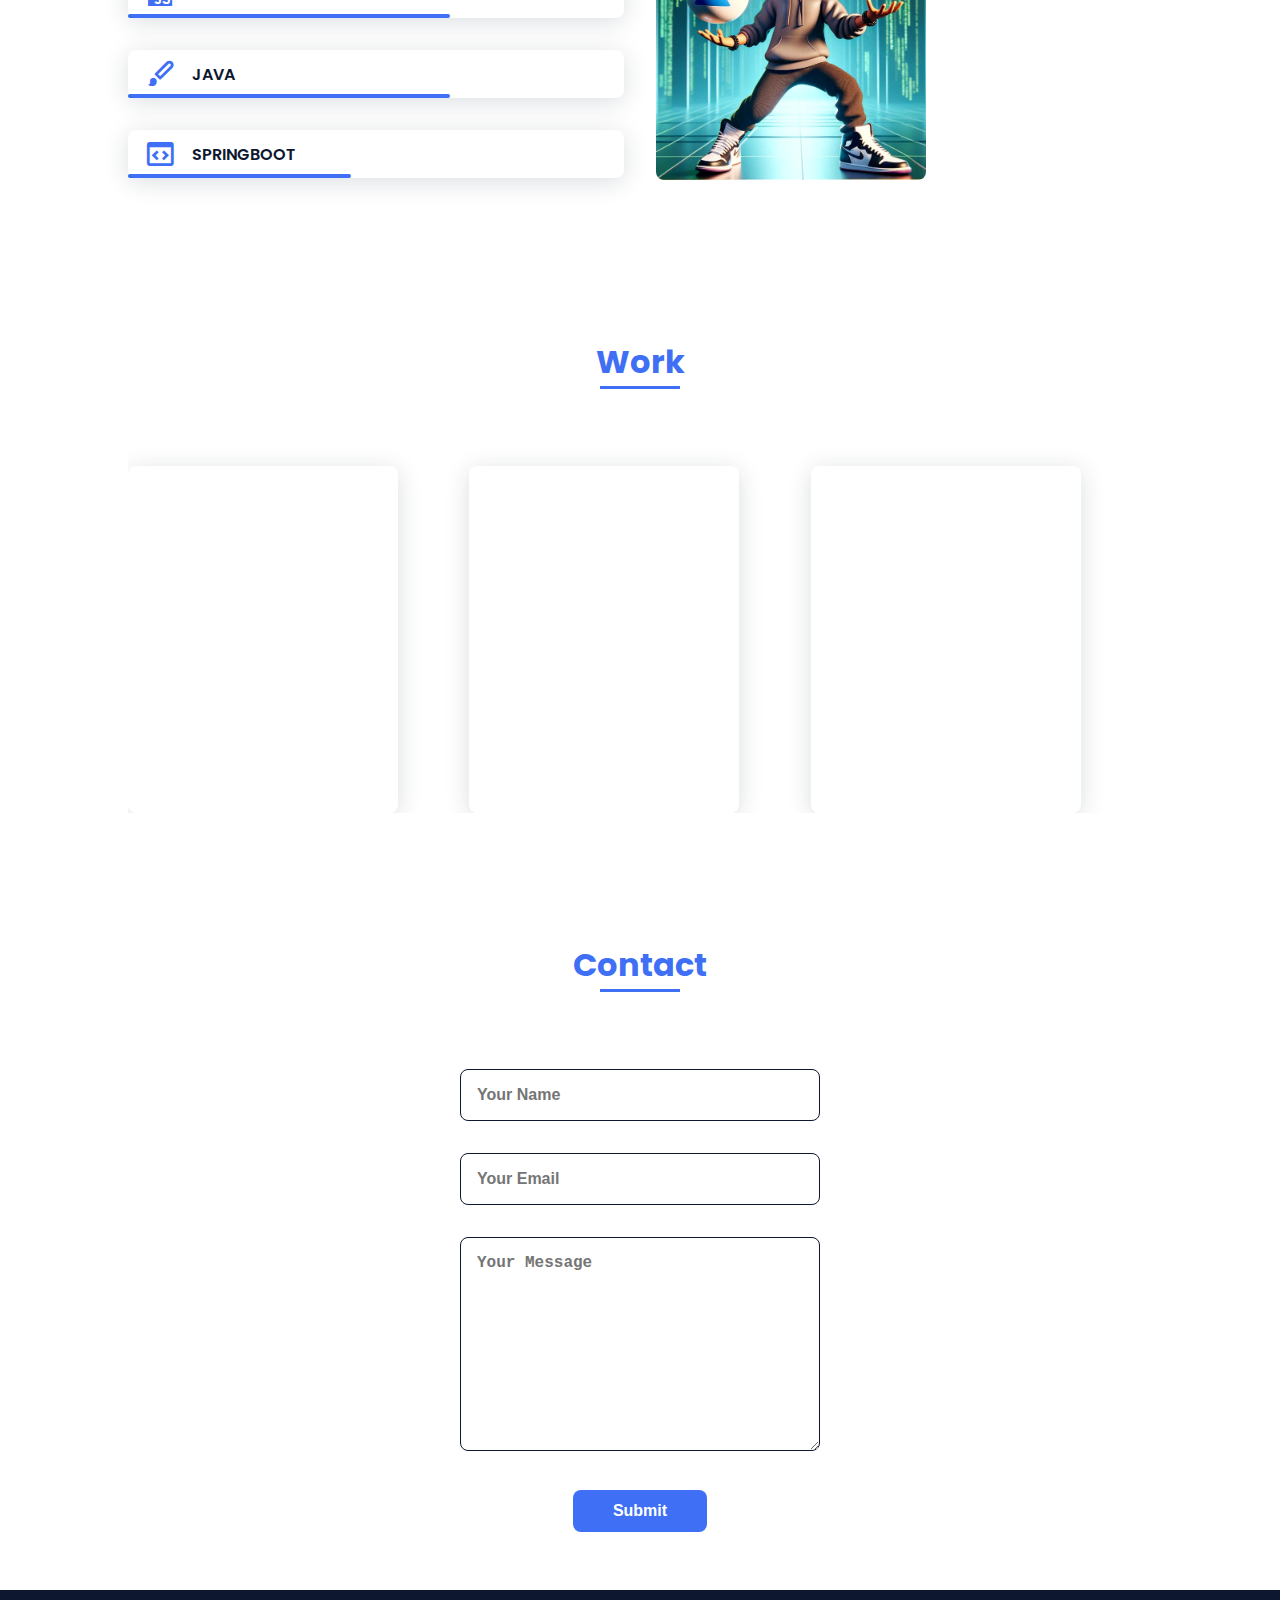
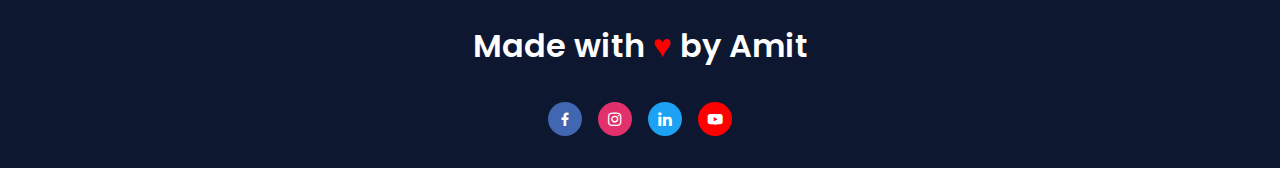
==== commit d7843093: "update logo" ====
--- a/index.html
+++ b/index.html
@@ -5,7 +5,7 @@
         <meta name="viewport" content="width=device-width, initial-scale=1.0">
 
         <link rel="stylesheet" href="assets/css/styles.css">
-        <link rel="icon" type="image/png" href="assets/img/logo1.jpeg">
+        <link rel="icon" type="image/png" href="assets/img/logo.jpeg">
 
         <!-- =====BOX ICONS===== -->
         <link href='https://cdn.jsdelivr.net/npm/boxicons@2.0.5/css/boxicons.min.css' rel='stylesheet'>
@@ -38,9 +38,10 @@
                         <li class="nav__item"><a href="#home" class="nav__link active">Home</a></li>
                         <li class="nav__item"><a href="#about" class="nav__link">About</a></li>
                         <li class="nav__item"><a href="#skills" class="nav__link">Skills</a></li>
-                        <li class="nav__item"><a href="#work" class="nav__link">Work</a></li>
+                        <li class="nav__item"><a href="work.html" class="nav__link">Work</a></li>
                         <li class="nav__item"><a href="#contact" class="nav__link">Contact</a></li>
                     </ul>
+                    <img src="assets/img/moon.png" id="icon">
                 </div>
 
                 <div class="nav__toggle" id="nav-toggle">
@@ -52,12 +53,6 @@
         <main class="l-main">
             <!--===== HOME =====-->
             <section class="home bd-grid" id="home">
-                <div class="home__data">
-                    <br><br><h1 class="home__title">Hello!<br>I'am <span class="home__title-color">Amit</span><br>Software Developer <br>at ISA.</h1>
-
-                    <a href="resume/amit-resume.pdf" class="button" target="_blank">Download CV</a>
-                </div>
-
                 <div class="home__img">
                     <svg class="home__blob" viewBox="0 0 479 467" xmlns="http://www.w3.org/2000/svg" xmlns:xlink="http://www.w3.org/1999/xlink">
                         <mask id="mask0" mask-type="alpha">
@@ -69,6 +64,11 @@
                         </g>
                     </svg>
                 </div>
+                <div class="home__data">
+                    <br><br><h1 class="home__title">Hello!<br>I'am <span class="home__title-color">Amit</span><br>Software Developer <br>at ISA.</h1>
+
+                    <a href="resume/amit-resume.pdf" class="button" target="_blank">Download CV</a>
+                </div>
             </section>
 
             <!--===== ABOUT =====-->
@@ -109,9 +109,6 @@
                             <div class="skills__bar skills__html">
 
                             </div>
-                            <div>
-                                <span class="skills__percentage">85%</span>
-                            </div>
                         </div>
                         <div class="skills__data">
                             <div class="skills__names">
@@ -121,9 +118,7 @@
                             <div class="skills__bar skills__css">
                                 
                             </div>
-                            <div>
-                                <span class="skills__percentage">85%</span>
-                            </div>
+                            
                         </div>
                         <div class="skills__data">
                             <div class="skills__names">
@@ -133,9 +128,6 @@
                             <div class="skills__bar skills__js">
                                 
                             </div>
-                            <div>
-                                <span class="skills__percentage">65%</span>
-                            </div>
                         </div>
                         <div class="skills__data">
                             <div class="skills__names">
@@ -144,9 +136,6 @@
                             </div>
                             <div class="skills__bar skills__java">
                                 
-                            </div>
-                            <div>
-                                <span class="skills__percentage">65%</span>
                             </div>
                         </div>
                         <div class="skills__data">
@@ -157,9 +146,6 @@
                             </div>
                             <div class="skills__bar skills__sprinboot">
                                 
-                            </div>
-                            <div>
-                                <span class="skills__percentage">45%</span>
                             </div>
                         </div>
                     </div>
--- a/assets/css/styles.css
+++ b/assets/css/styles.css
@@ -224,10 +224,9 @@
 }
 
 .home__img {
-  position: absolute;
-  right: 0;
-  bottom: 0;
-  width: 260px;
+  width: 260px; /* Adjust as needed */
+  margin: auto; /* Centers the image horizontally */
+  display: block; /* Changes display from default inline */
 }
 
 .home__blob {
@@ -488,10 +487,19 @@
 /* ===== MEDIA QUERIES=====*/
 @media screen and (max-width: 320px) {
   .home {
-    row-gap: 2rem;
+    display: block;
+    row-gap: 1rem;
   }
   .home__img {
-    width: 200px;
+    position: static;
+    width: 100%;
+    max-width: 320px;
+    margin-bottom: 1rem;
+  }
+  .home__data {
+   text-align: center;
+   padding-top: 0;
+   margin-top: 0;
   }
 }
 
@@ -510,8 +518,10 @@
     margin-right: var(--mb-4);
   }
   .home__img {
+    position: absolute;
+    right: 0;
+    bottom: 0;
     width: 300px;
-    bottom: 25%;
   }
   .about__container {
     grid-template-columns: repeat(2, 1fr);
